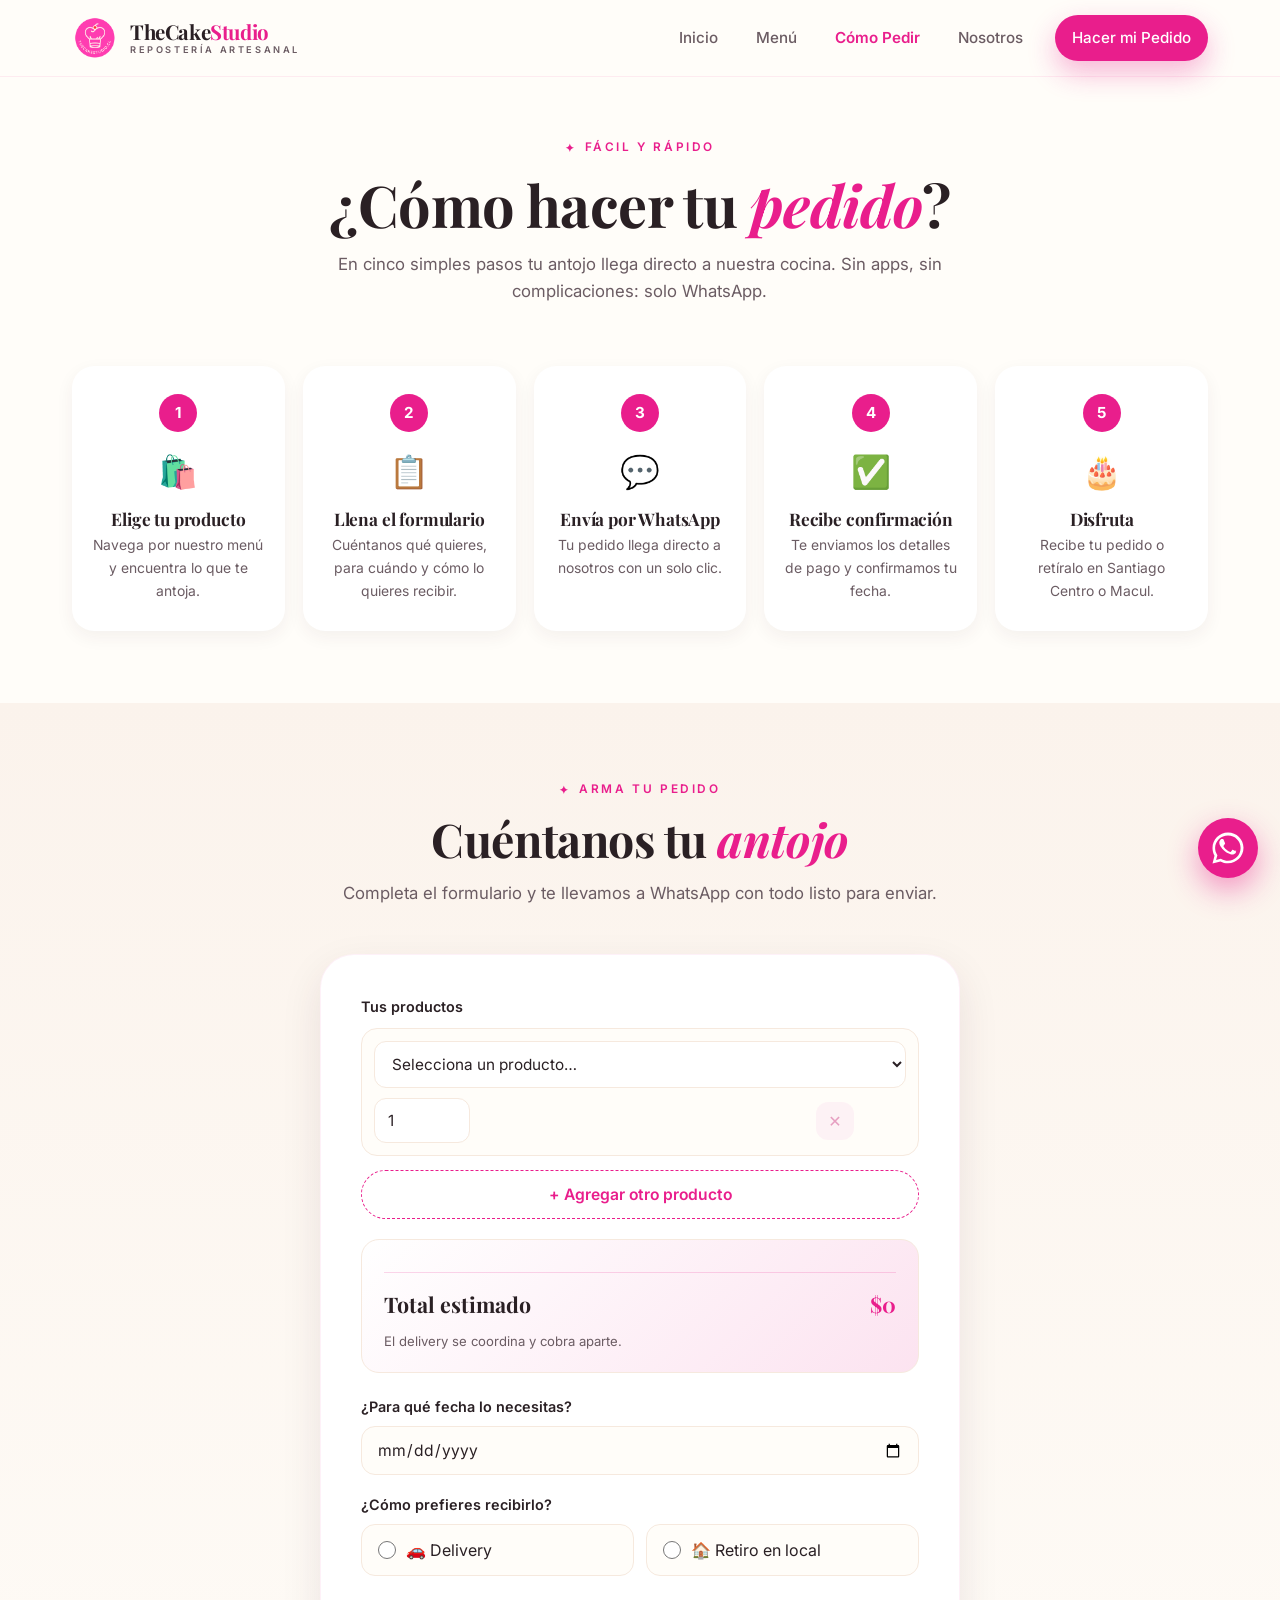
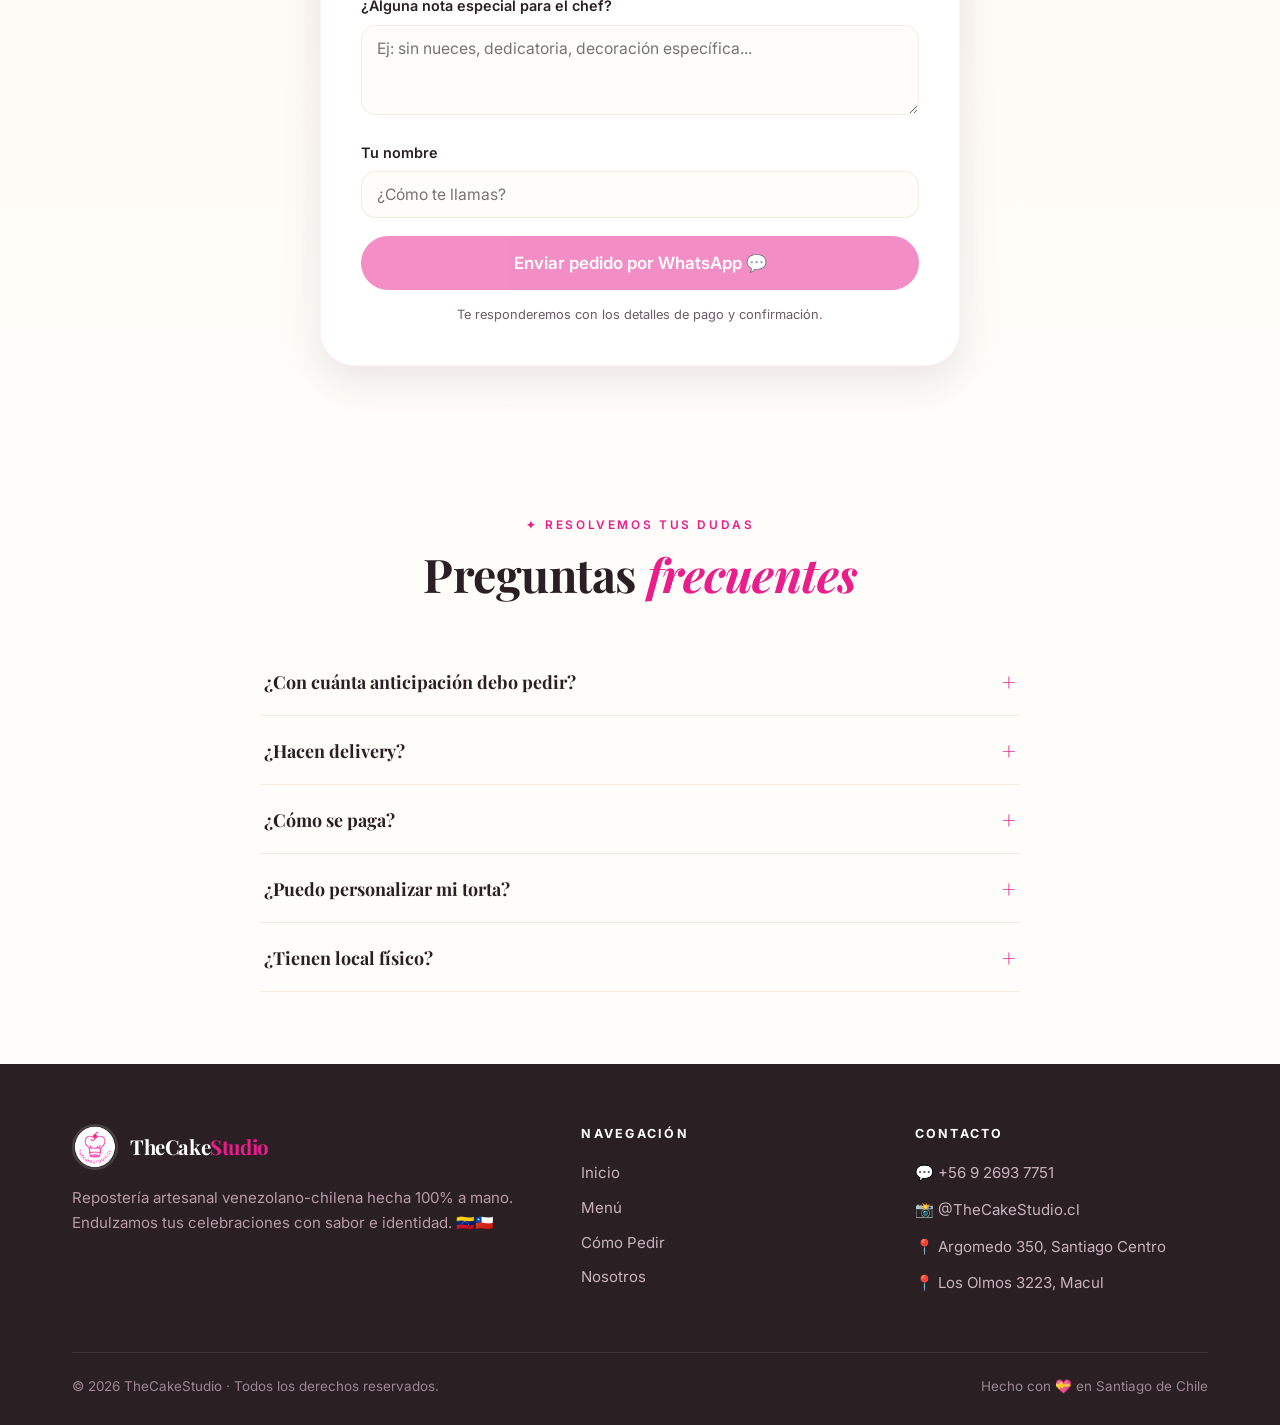
==== como-pedir.html @ 6e214ce1 "Primer commit - sitio completo" ====
<!DOCTYPE html>
<html lang="es">
<head>
<meta charset="UTF-8">
<meta name="viewport" content="width=device-width, initial-scale=1.0">
<title>Cómo Pedir · Pide por WhatsApp | TheCakeStudio Santiago</title>
<meta name="description" content="Pedir en TheCakeStudio es muy fácil: elige tu producto, llena el formulario y envía tu pedido por WhatsApp. Repostería artesanal sin premezclas en Santiago. Tortas con 72 h de anticipación.">
<meta name="keywords" content="pedir torta Santiago, repostería artesanal Santiago, tortas venezolanas Chile, postres sin premezclas Santiago, repostería a mano Macul">
<link rel="icon" href="Logo/Logo White Background.PNG">
<link rel="preconnect" href="https://fonts.googleapis.com">
<link rel="preconnect" href="https://fonts.gstatic.com" crossorigin>
<link href="https://fonts.googleapis.com/css2?family=Playfair+Display:ital,wght@0,500;0,600;0,700;0,800;1,500;1,600;1,700&family=Inter:wght@400;500;600;700&display=swap" rel="stylesheet">
<link rel="stylesheet" href="styles.css">
</head>
<body>

<!-- ============ NAVBAR ============ -->
<header class="nav">
  <div class="wrap nav-inner">
    <a class="brand" href="index.html">
      <img src="Logo/Logo Fuxia Background.PNG" alt="TheCakeStudio">
      <span class="brand-name">TheCake<span>Studio</span><small>Repostería artesanal</small></span>
    </a>
    <button class="nav-toggle" aria-label="Menú"><span></span><span></span><span></span></button>
    <nav class="nav-links">
      <a href="index.html">Inicio</a>
      <a href="menu.html">Menú</a>
      <a href="como-pedir.html" class="active">Cómo Pedir</a>
      <a href="nosotros.html">Nosotros</a>
      <span class="nav-cta"><a class="btn btn-primary" href="#pedir">Hacer mi Pedido</a></span>
    </nav>
  </div>
</header>

<!-- ============ HEAD ============ -->
<section class="page-head">
  <div class="wrap">
    <span class="eyebrow">Fácil y rápido</span>
    <h1>¿Cómo hacer tu <em>pedido</em>?</h1>
    <p>En cinco simples pasos tu antojo llega directo a nuestra cocina. Sin apps, sin complicaciones: solo WhatsApp.</p>
  </div>
</section>

<!-- ============ PASOS ============ -->
<section class="section" style="padding-top:30px">
  <div class="wrap">
    <div class="steps">
      <div class="step reveal"><div class="num">1</div><div class="ic">🛍️</div><h3>Elige tu producto</h3><p>Navega por nuestro menú y encuentra lo que te antoja.</p></div>
      <div class="step reveal"><div class="num">2</div><div class="ic">📋</div><h3>Llena el formulario</h3><p>Cuéntanos qué quieres, para cuándo y cómo lo quieres recibir.</p></div>
      <div class="step reveal"><div class="num">3</div><div class="ic">💬</div><h3>Envía por WhatsApp</h3><p>Tu pedido llega directo a nosotros con un solo clic.</p></div>
      <div class="step reveal"><div class="num">4</div><div class="ic">✅</div><h3>Recibe confirmación</h3><p>Te enviamos los detalles de pago y confirmamos tu fecha.</p></div>
      <div class="step reveal"><div class="num">5</div><div class="ic">🎂</div><h3>Disfruta</h3><p>Recibe tu pedido o retíralo en Santiago Centro o Macul.</p></div>
    </div>
  </div>
</section>

<!-- ============ FORMULARIO ============ -->
<section class="section tone-warm" id="pedir">
  <div class="wrap">
    <div class="section-head center reveal">
      <span class="eyebrow">Arma tu pedido</span>
      <h2>Cuéntanos tu <em>antojo</em></h2>
      <p>Completa el formulario y te llevamos a WhatsApp con todo listo para enviar.</p>
    </div>

    <div class="order-panel reveal">
      <form id="orderForm">
        <label style="display:block;font-weight:600;font-size:.9rem;margin-bottom:10px">Tus productos</label>
        <div class="cart-rows" id="cartRows"></div>
        <button type="button" id="addRow" class="btn btn-add">+ Agregar otro producto</button>

        <div class="cart-summary">
          <div class="cart-breakdown" id="cartBreakdown"></div>
          <div class="cart-total">Total estimado <span id="cartTotal">$0</span></div>
          <p class="cart-fine">El delivery se coordina y cobra aparte.</p>
          <p class="cart-consultar field-hidden" id="consultarNote">Precio a confirmar — te contactaremos por WhatsApp.</p>
        </div>

        <div class="field">
          <label>¿Para qué fecha lo necesitas?</label>
          <input type="date" name="fecha" required>
          <p class="lead-note field-hidden" data-lead-note>🎂 Tu pedido incluye una torta: requiere mínimo 72 horas de anticipación.</p>
          <p class="lead-error field-hidden" data-lead-error></p>
        </div>
        <div class="field">
          <label>¿Cómo prefieres recibirlo?</label>
          <div class="radios">
            <label class="radio-chip"><input type="radio" name="entrega" value="Delivery"> 🚗 Delivery</label>
            <label class="radio-chip"><input type="radio" name="entrega" value="Retiro"> 🏠 Retiro en local</label>
          </div>
        </div>
        <div class="field comuna-wrap field-hidden">
          <label>¿En qué comuna?</label>
          <input type="text" name="comuna" placeholder="Ej: Providencia, Ñuñoa...">
        </div>
        <div class="field">
          <label>¿Alguna nota especial para el chef?</label>
          <textarea name="nota" placeholder="Ej: sin nueces, dedicatoria, decoración específica..."></textarea>
        </div>
        <div class="field">
          <label>Tu nombre</label>
          <input type="text" name="nombre" placeholder="¿Cómo te llamas?" required>
        </div>
        <button type="submit" id="submitBtn" class="btn btn-primary btn-block btn-lg">Enviar pedido por WhatsApp 💬</button>
        <p class="modal-fine">Te responderemos con los detalles de pago y confirmación.</p>
      </form>
    </div>
  </div>
</section>

<!-- ============ FAQ ============ -->
<section class="section">
  <div class="wrap">
    <div class="section-head center reveal">
      <span class="eyebrow">Resolvemos tus dudas</span>
      <h2>Preguntas <em>frecuentes</em></h2>
    </div>
    <div class="faq reveal">
      <div class="faq-item">
        <button class="faq-q">¿Con cuánta anticipación debo pedir? <span class="pm">+</span></button>
        <div class="faq-a"><p><b>Tortas:</b> requieren mínimo 72 horas de anticipación para garantizar la preparación artesanal.<br><b>Postres, galletas y salados:</b> no tienen un mínimo de tiempo fijo, pero están sujetos a disponibilidad de stock. Siempre puedes consultarnos por WhatsApp.</p></div>
      </div>
      <div class="faq-item">
        <button class="faq-q">¿Hacen delivery? <span class="pm">+</span></button>
        <div class="faq-a"><p>Sí, con un costo adicional según la comuna. Escríbenos por WhatsApp para consultar disponibilidad y el valor del envío a tu sector.</p></div>
      </div>
      <div class="faq-item">
        <button class="faq-q">¿Cómo se paga? <span class="pm">+</span></button>
        <div class="faq-a"><p>Por Mercado Pago o transferencia bancaria, una vez confirmado el pedido. Te enviamos los datos al coordinar por WhatsApp.</p></div>
      </div>
      <div class="faq-item">
        <button class="faq-q">¿Puedo personalizar mi torta? <span class="pm">+</span></button>
        <div class="faq-a"><p>¡Por supuesto! Contáctanos por WhatsApp y coordinamos sabores, tamaño, relleno y decoración a tu gusto.</p></div>
      </div>
      <div class="faq-item">
        <button class="faq-q">¿Tienen local físico? <span class="pm">+</span></button>
        <div class="faq-a"><p>Somos una home bakery. Puedes retirar tu pedido coordinando previamente en Santiago Centro o Macul, o pedir delivery a tu comuna.</p></div>
      </div>
    </div>
  </div>
</section>

<!-- ============ FOOTER ============ -->
<footer class="footer">
  <div class="wrap">
    <div class="footer-grid">
      <div>
        <a class="brand" href="index.html">
          <img src="Logo/Logo White Background.PNG" alt="TheCakeStudio">
          <span class="brand-name">TheCake<span style="color:var(--fuchsia)">Studio</span></span>
        </a>
        <p class="tag">Repostería artesanal venezolano-chilena hecha 100% a mano. Endulzamos tus celebraciones con sabor e identidad. 🇻🇪🇨🇱</p>
      </div>
      <div>
        <h4>Navegación</h4>
        <ul>
          <li><a href="index.html">Inicio</a></li>
          <li><a href="menu.html">Menú</a></li>
          <li><a href="como-pedir.html">Cómo Pedir</a></li>
          <li><a href="nosotros.html">Nosotros</a></li>
        </ul>
      </div>
      <div>
        <h4>Contacto</h4>
        <div class="contact">
          <a href="https://wa.me/56926937751" target="_blank">💬 +56 9 2693 7751</a>
          <a href="https://instagram.com/TheCakeStudio.cl" target="_blank">📸 @TheCakeStudio.cl</a>
          <div>📍 Argomedo 350, Santiago Centro</div>
          <div>📍 Los Olmos 3223, Macul</div>
        </div>
      </div>
    </div>
    <div class="footer-bottom">
      <span>© 2026 TheCakeStudio · Todos los derechos reservados.</span>
      <span>Hecho con 💝 en Santiago de Chile</span>
    </div>
  </div>
</footer>

<!-- ============ WHATSAPP FLOTANTE ============ -->
<a class="wa-float" href="https://wa.me/message/6TMTI4ZZF26OK1" target="_blank" aria-label="Escríbenos por WhatsApp">
  <svg viewBox="0 0 32 32" fill="currentColor"><path d="M16 .5C7.4.5.5 7.4.5 16c0 2.8.7 5.4 2 7.7L.5 31.5l8-2.1c2.2 1.2 4.8 1.9 7.5 1.9 8.6 0 15.5-6.9 15.5-15.5S24.6.5 16 .5zm0 28.3c-2.4 0-4.7-.6-6.7-1.8l-.5-.3-4.7 1.2 1.3-4.6-.3-.5c-1.3-2.1-2-4.5-2-7C3.4 9 8.9 3.5 16 3.5S28.6 9 28.6 16 23 28.8 16 28.8zm8.3-9.4c-.5-.2-2.7-1.3-3.1-1.5-.4-.2-.7-.2-1 .2-.3.5-1.1 1.5-1.4 1.7-.2.3-.5.3-.9.1-.5-.2-2-.7-3.7-2.3-1.4-1.2-2.3-2.7-2.6-3.2-.3-.5 0-.7.2-1 .2-.2.5-.5.7-.8.2-.3.3-.5.5-.8.1-.3.1-.6 0-.8-.1-.2-1-2.4-1.4-3.3-.4-.9-.7-.7-1-.8h-.8c-.3 0-.7.1-1.1.5-.4.5-1.4 1.4-1.4 3.4s1.5 4 1.7 4.2c.2.3 2.9 4.5 7.1 6.3 1 .4 1.8.7 2.4.9 1 .3 1.9.3 2.6.2.8-.1 2.5-1 2.8-2 .3-1 .3-1.8.2-2-.1-.2-.4-.3-.9-.5z"/></svg>
</a>

<script src="script.js"></script>
</body>
</html>
---- styles.css ----
/* ============================================================
   THE CAKE STUDIO — Shared Stylesheet
   Palette: cream #FFFDF9 · fuchsia #E91E8C
   Fonts: Playfair Display (titles) · Inter (body)
   Mobile-first, responsive
   ============================================================ */

/* ---------- Tokens ---------- */
:root {
  --cream: #FFFDF9;
  --cream-2: #FBF3EC;
  --cream-3: #F6E9DE;
  --fuchsia: #E91E8C;
  --fuchsia-dark: #C2156F;
  --fuchsia-soft: #FCE3F0;
  --ink: #2A2024;
  --ink-soft: #6B5C63;
  --gold: #E8A13B;
  --white: #ffffff;
  --shadow-sm: 0 6px 18px rgba(73, 30, 52, 0.06);
  --shadow-md: 0 16px 40px rgba(73, 30, 52, 0.10);
  --shadow-lg: 0 28px 70px rgba(73, 30, 52, 0.16);
  --radius-sm: 14px;
  --radius: 22px;
  --radius-lg: 34px;
  --maxw: 1180px;
  --ease: cubic-bezier(0.22, 1, 0.36, 1);
}

/* ---------- Reset ---------- */
*, *::before, *::after { box-sizing: border-box; }
* { margin: 0; padding: 0; }
html { scroll-behavior: smooth; -webkit-text-size-adjust: 100%; }
body {
  font-family: 'Inter', system-ui, sans-serif;
  background: var(--cream);
  color: var(--ink);
  line-height: 1.65;
  font-size: 16px;
  overflow-x: hidden;
  -webkit-font-smoothing: antialiased;
}
img { max-width: 100%; display: block; }
a { color: inherit; text-decoration: none; }
ul { list-style: none; }
button { font-family: inherit; cursor: pointer; border: none; background: none; }

h1, h2, h3, .serif {
  font-family: 'Playfair Display', Georgia, serif;
  font-weight: 700;
  line-height: 1.12;
  letter-spacing: -0.01em;
  color: var(--ink);
}

.wrap { width: 100%; max-width: var(--maxw); margin-inline: auto; padding-inline: 22px; }
.section { padding: 72px 0; }
.center { text-align: center; }

/* superscript section eyebrow (Ovenly style) */
.eyebrow {
  display: inline-flex;
  align-items: center;
  gap: 8px;
  font-family: 'Inter', sans-serif;
  font-size: 0.74rem;
  font-weight: 600;
  letter-spacing: 0.22em;
  text-transform: uppercase;
  color: var(--fuchsia);
  margin-bottom: 14px;
}
.eyebrow::before { content: "✦"; font-size: 0.7rem; }

.section-head { max-width: 640px; margin: 0 auto 46px; }
.section-head h2 { font-size: clamp(1.9rem, 5vw, 2.9rem); }
.section-head h2 em { font-style: italic; color: var(--fuchsia); }
.section-head p { color: var(--ink-soft); margin-top: 14px; font-size: 1.05rem; }

/* ---------- Buttons ---------- */
.btn {
  display: inline-flex;
  align-items: center;
  justify-content: center;
  gap: 9px;
  font-weight: 600;
  font-size: 0.98rem;
  padding: 14px 28px;
  border-radius: 999px;
  transition: transform .25s var(--ease), box-shadow .25s var(--ease), background .25s;
  white-space: nowrap;
}
.btn-primary {
  background: var(--fuchsia);
  color: #fff;
  box-shadow: 0 12px 28px rgba(233, 30, 140, 0.32);
}
.btn-primary:hover { background: var(--fuchsia-dark); transform: translateY(-3px); box-shadow: 0 18px 36px rgba(233, 30, 140, 0.40); }
.btn-ghost {
  background: var(--white);
  color: var(--ink);
  border: 1.5px solid var(--cream-3);
  box-shadow: var(--shadow-sm);
}
.btn-ghost:hover { border-color: var(--fuchsia); color: var(--fuchsia); transform: translateY(-3px); }
.btn-lg { padding: 17px 38px; font-size: 1.06rem; }
.btn-block { width: 100%; }

/* ============================================================
   NAVBAR
   ============================================================ */
.nav {
  position: sticky; top: 0; z-index: 100;
  background: rgba(255, 253, 249, 0.82);
  backdrop-filter: blur(14px);
  -webkit-backdrop-filter: blur(14px);
  border-bottom: 1px solid rgba(233, 30, 140, 0.08);
}
.nav-inner {
  display: flex; align-items: center; justify-content: space-between;
  height: 76px;
}
.brand { display: flex; align-items: center; gap: 12px; }
.brand img { width: 46px; height: 46px; border-radius: 50%; }
.brand-name {
  font-family: 'Playfair Display', serif;
  font-weight: 700; font-size: 1.28rem; letter-spacing: -0.02em;
  line-height: 1;
}
.brand-name span { color: var(--fuchsia); }
.brand-name small { display: block; font-family:'Inter',sans-serif; font-size: .58rem; font-weight:600; letter-spacing:.28em; color: var(--ink-soft); text-transform: uppercase; margin-top: 3px; }

.nav-links { display: flex; align-items: center; gap: 6px; }
.nav-links a {
  font-size: 0.95rem; font-weight: 500; color: var(--ink-soft);
  padding: 9px 16px; border-radius: 999px; transition: color .2s, background .2s;
}
.nav-links a:hover { color: var(--fuchsia); background: var(--fuchsia-soft); }
.nav-links a.active { color: var(--fuchsia); font-weight: 600; }
.nav-cta { margin-left: 10px; }
/* White text normally; on hover flip to white bg + fuchsia text/border (no layout shift). */
.nav-cta .btn-primary { color: #fff; border: 1.6px solid transparent; }
.nav-cta .btn-primary:hover {
  background: #fff; color: var(--fuchsia); border-color: var(--fuchsia);
  box-shadow: 0 12px 28px rgba(233, 30, 140, 0.18);
}

.nav-toggle { display: none; flex-direction: column; gap: 5px; padding: 8px; }
.nav-toggle span { width: 24px; height: 2.4px; background: var(--ink); border-radius: 2px; transition: .3s; }

@media (max-width: 860px) {
  .nav-toggle { display: flex; }
  .nav-links {
    position: fixed; inset: 76px 0 auto 0;
    flex-direction: column; align-items: stretch; gap: 4px;
    background: var(--cream); padding: 18px 22px 28px;
    border-bottom: 1px solid var(--cream-3);
    box-shadow: var(--shadow-md);
    transform: translateY(-130%); transition: transform .35s var(--ease);
    z-index: 99;
  }
  .nav-links.open { transform: translateY(0); }
  .nav-links a { padding: 13px 16px; font-size: 1.05rem; }
  .nav-cta { margin: 8px 0 0; }
  .nav-cta .btn { width: 100%; }
  .nav.open .nav-toggle span:nth-child(1){ transform: translateY(7.4px) rotate(45deg); }
  .nav.open .nav-toggle span:nth-child(2){ opacity: 0; }
  .nav.open .nav-toggle span:nth-child(3){ transform: translateY(-7.4px) rotate(-45deg); }
}

/* ============================================================
   HERO (CakePop energy + Ovenly elegance)
   ============================================================ */
.hero { position: relative; padding: 56px 0 84px; overflow: hidden; }
.hero-blob {
  position: absolute; z-index: 0; border-radius: 50%;
  filter: blur(2px); opacity: .5;
}
.hero-blob.b1 { width: 460px; height: 460px; background: radial-gradient(circle, var(--fuchsia-soft), transparent 70%); top: -120px; right: -120px; }
.hero-blob.b2 { width: 380px; height: 380px; background: radial-gradient(circle, #FCEFD7, transparent 70%); bottom: -140px; left: -120px; }

.hero-grid {
  position: relative; z-index: 1;
  display: grid; grid-template-columns: 1.05fr 0.95fr;
  gap: 48px; align-items: center;
}
.hero-copy .eyebrow { margin-bottom: 18px; }
.hero h1 {
  font-size: clamp(2.5rem, 6.4vw, 4.4rem);
  line-height: 1.04;
}
.hero h1 em { font-style: italic; color: var(--fuchsia); }
.hero-copy p.lead {
  margin: 22px 0 32px; font-size: 1.14rem; color: var(--ink-soft); max-width: 30em;
}
.hero-actions { display: flex; gap: 14px; flex-wrap: wrap; }
.hero-trust { display: flex; gap: 26px; margin-top: 34px; flex-wrap: wrap; }
.hero-trust div { line-height: 1.1; }
.hero-trust strong { font-family:'Playfair Display',serif; font-size: 1.6rem; color: var(--fuchsia); display:block; }
.hero-trust span { font-size: .82rem; color: var(--ink-soft); }

/* hero collage */
.hero-art { position: relative; min-height: 440px; }
.hero-art .disc {
  position: absolute; top: 50%; left: 50%; transform: translate(-50%,-50%);
  width: 86%; aspect-ratio: 1; border-radius: 50%;
  background: linear-gradient(150deg, var(--fuchsia), #ff63b0);
  box-shadow: var(--shadow-lg);
}
.hero-art .main-cake {
  position: relative; z-index: 2;
  width: 84%; aspect-ratio: 1; margin: 0 auto;
  border-radius: 50%; object-fit: cover;
  border: 10px solid #fff; box-shadow: var(--shadow-lg);
}
.float-card {
  position: absolute; z-index: 3;
  background: #fff; border-radius: 18px; padding: 9px;
  box-shadow: var(--shadow-md);
  display: flex; align-items: center; gap: 9px;
  animation: floaty 5s ease-in-out infinite;
}
.float-card img { width: 52px; height: 52px; border-radius: 12px; object-fit: cover; }
.float-card b { font-size: .82rem; }
.float-card small { display:block; color: var(--fuchsia); font-size: .72rem; font-weight:600; }
.float-card.fc1 { top: 6%; left: -6%; animation-delay: 0s; }
.float-card.fc2 { bottom: 10%; right: -8%; animation-delay: 1.2s; }
.float-card.fc3 { bottom: -2%; left: 6%; animation-delay: 2.4s; }
@keyframes floaty { 0%,100%{ transform: translateY(0);} 50%{ transform: translateY(-12px);} }

@media (max-width: 860px) {
  .hero-grid { grid-template-columns: 1fr; gap: 36px; }
  .hero-art { order: -1; min-height: 340px; max-width: 420px; margin-inline: auto; width: 100%; }
  .hero-actions .btn { flex: 1; }
}

/* ============================================================
   STAR PICKS (Imperdibles)
   ============================================================ */
.stars-grid { display: grid; grid-template-columns: repeat(3,1fr); gap: 28px; }
.star-card {
  background: #fff; border-radius: var(--radius-lg); overflow: hidden;
  box-shadow: var(--shadow-sm); transition: transform .3s var(--ease), box-shadow .3s;
  display: flex; flex-direction: column; position: relative;
}
.star-card:hover { transform: translateY(-8px); box-shadow: var(--shadow-md); }
.star-media { position: relative; aspect-ratio: 4/3.4; overflow: hidden; }
.star-media img { width: 100%; height: 100%; object-fit: cover; transition: transform .6s var(--ease); }
.star-card:hover .star-media img { transform: scale(1.06); }
.badge-star {
  position: absolute; top: 14px; left: 14px; z-index: 2;
  background: rgba(255,255,255,.94); color: var(--fuchsia);
  font-size: .76rem; font-weight: 700; padding: 6px 13px; border-radius: 999px;
  box-shadow: var(--shadow-sm); letter-spacing: .02em;
}
.badge-flag {
  position: absolute; top: 14px; right: 14px; z-index: 2;
  background: rgba(42,32,36,.72); color: #fff; backdrop-filter: blur(4px);
  font-size: .74rem; font-weight: 600; padding: 5px 12px; border-radius: 999px;
}
.star-body { padding: 22px 22px 24px; display: flex; flex-direction: column; flex: 1; }
.star-body h3 { font-size: 1.4rem; }
.star-body p { color: var(--ink-soft); font-size: .95rem; margin: 8px 0 18px; flex: 1; }
.star-foot { display: flex; align-items: center; justify-content: space-between; gap: 12px; }
.price { font-family:'Playfair Display',serif; font-weight:700; font-size: 1.2rem; color: var(--fuchsia); }

@media (max-width: 860px) { .stars-grid { grid-template-columns: 1fr; max-width: 440px; margin-inline: auto; } }

/* ============================================================
   CATEGORIES (Lo que hacemos)
   ============================================================ */
.cats-grid {
  display: grid; grid-template-columns: repeat(4,1fr); gap: 18px;
}
.cat-tile {
  position: relative; border-radius: var(--radius); overflow: hidden;
  aspect-ratio: 1; box-shadow: var(--shadow-sm);
  transition: transform .3s var(--ease);
  display: block;
}
.cat-tile:hover { transform: translateY(-6px); }
.cat-tile img { width:100%; height:100%; object-fit: cover; transition: transform .6s var(--ease); }
.cat-tile:hover img { transform: scale(1.08); }
.cat-tile::after {
  content:""; position:absolute; inset:0;
  background: linear-gradient(to top, rgba(42,32,36,.78), rgba(42,32,36,.05) 55%);
}
.cat-tile span {
  position: absolute; left: 16px; bottom: 14px; z-index: 2;
  color: #fff; font-family:'Playfair Display',serif; font-weight: 700; font-size: 1.18rem;
}
.cat-tile .arrow { position:absolute; right:14px; bottom:16px; z-index:2; color:#fff; opacity:.85; }
@media (max-width: 860px) { .cats-grid { grid-template-columns: repeat(2,1fr); } }

/* ============================================================
   VALUES
   ============================================================ */
.values-grid { display: grid; grid-template-columns: repeat(4,1fr); gap: 22px; }
.value-card {
  background: #fff; border-radius: var(--radius); padding: 30px 24px;
  box-shadow: var(--shadow-sm); border: 1px solid rgba(233,30,140,.05);
  transition: transform .3s var(--ease);
}
.value-card:hover { transform: translateY(-6px); box-shadow: var(--shadow-md); }
.value-ic {
  width: 58px; height: 58px; border-radius: 18px; display:grid; place-items:center;
  font-size: 1.6rem; background: var(--fuchsia-soft); margin-bottom: 16px;
}
.value-card h3 { font-size: 1.16rem; margin-bottom: 8px; }
.value-card p { color: var(--ink-soft); font-size: .92rem; }
@media (max-width: 860px) { .values-grid { grid-template-columns: 1fr 1fr; gap: 16px; } }
@media (max-width: 480px) { .values-grid { grid-template-columns: 1fr; } }

/* ============================================================
   TESTIMONIALS
   ============================================================ */
.tone-warm { background: linear-gradient(180deg, var(--cream-2), var(--cream)); }
.reviews {
  display: grid; grid-template-columns: repeat(4,1fr); gap: 20px;
}
.review {
  background: #fff; border-radius: var(--radius); padding: 24px 22px;
  box-shadow: var(--shadow-sm); display:flex; flex-direction:column; gap: 12px;
  break-inside: avoid;
}
.review .stars-row { color: var(--gold); font-size: .9rem; letter-spacing: 2px; }
.review p { font-size: .94rem; color: var(--ink); }
.review .who { display:flex; align-items:center; gap:11px; margin-top: auto; }
.avatar {
  width: 40px; height: 40px; border-radius: 50%; display:grid; place-items:center;
  font-weight: 700; color:#fff; font-size: .95rem; flex: none;
}
.review .who b { font-size: .92rem; }
.review .who small { display:block; color: var(--ink-soft); font-size: .78rem; }
@media (max-width: 980px){ .reviews { grid-template-columns: 1fr 1fr; } }
@media (max-width: 560px){ .reviews { grid-template-columns: 1fr; } }

/* ============================================================
   CTA BANNER
   ============================================================ */
.cta-band {
  position: relative; overflow: hidden;
  background: linear-gradient(135deg, var(--fuchsia), #ff5fa9);
  border-radius: var(--radius-lg); padding: 64px 40px; text-align: center;
  box-shadow: var(--shadow-lg);
}
.cta-band::before, .cta-band::after {
  content:""; position:absolute; border-radius:50%; background: rgba(255,255,255,.10);
}
.cta-band::before { width: 240px; height:240px; top:-80px; left:-60px; }
.cta-band::after { width: 300px; height:300px; bottom:-120px; right:-80px; }
.cta-band h2 { color:#fff; font-size: clamp(1.9rem,5vw,3rem); position:relative; }
.cta-band p { color: rgba(255,255,255,.92); margin: 14px auto 28px; max-width: 34em; position:relative; }
.cta-band .btn { position: relative; }
.cta-band .btn-primary { background:#fff; color: var(--fuchsia); box-shadow: 0 14px 34px rgba(0,0,0,.18); }
.cta-band .btn-primary:hover { background: var(--ink); color:#fff; }

/* ============================================================
   FOOTER
   ============================================================ */
.footer { background: var(--ink); color: #E8D9DF; padding: 60px 0 28px; }
.footer-grid { display: grid; grid-template-columns: 1.6fr 1fr 1fr; gap: 40px; }
.footer .brand-name { color:#fff; }
.footer .brand img { border: 2px solid rgba(255,255,255,.15); }
.footer p.tag { color:#B89AA6; margin-top: 16px; max-width: 30em; font-size: .94rem; }
.footer h4 { font-family:'Inter',sans-serif; font-size: .78rem; letter-spacing:.18em; text-transform:uppercase; color:#fff; margin-bottom: 16px; }
.footer ul li { margin-bottom: 10px; }
.footer ul a, .footer .contact a, .footer .contact div { color:#C9B2BC; font-size: .94rem; transition: color .2s; display:flex; gap:9px; align-items:flex-start; }
.footer ul a:hover, .footer .contact a:hover { color: var(--fuchsia); }
.footer .contact > * { margin-bottom: 12px; }
.footer-bottom {
  border-top: 1px solid rgba(255,255,255,.10); margin-top: 44px; padding-top: 22px;
  display:flex; justify-content: space-between; gap: 12px; flex-wrap: wrap;
  font-size: .84rem; color:#9C8590;
}
@media (max-width: 760px){ .footer-grid { grid-template-columns: 1fr; gap: 30px; } }

/* ============================================================
   FLOATING WHATSAPP
   ============================================================ */
.wa-float {
  position: fixed; right: 22px; bottom: 22px; z-index: 200;
  width: 60px; height: 60px; border-radius: 50%;
  background: var(--fuchsia); color:#fff; display:grid; place-items:center;
  box-shadow: 0 12px 30px rgba(233,30,140,.45);
  transition: transform .25s var(--ease), box-shadow .25s;
  animation: waPulse 2.6s infinite;
}
.wa-float:hover { transform: scale(1.08); box-shadow: 0 16px 38px rgba(233,30,140,.55); }
.wa-float svg { width: 32px; height: 32px; }
@keyframes waPulse {
  0% { box-shadow: 0 12px 30px rgba(233,30,140,.45), 0 0 0 0 rgba(233,30,140,.45); }
  70% { box-shadow: 0 12px 30px rgba(233,30,140,.45), 0 0 0 16px rgba(233,30,140,0); }
  100% { box-shadow: 0 12px 30px rgba(233,30,140,.45), 0 0 0 0 rgba(233,30,140,0); }
}

/* ============================================================
   MENU PAGE
   ============================================================ */
.page-head { padding: 56px 0 30px; text-align: center; }
.page-head .eyebrow { margin-bottom: 14px; }
.page-head h1 { font-size: clamp(2.2rem,6vw,3.6rem); }
.page-head h1 em { font-style: italic; color: var(--fuchsia); }
.page-head p { color: var(--ink-soft); max-width: 38em; margin: 14px auto 0; font-size: 1.05rem; }

.cat-block { margin-top: 26px; scroll-margin-top: 92px; }
[id] { scroll-margin-top: 92px; }
.cat-title {
  display:flex; align-items:center; gap: 14px; margin-bottom: 26px;
}
.cat-title h2 { font-size: 1.8rem; white-space: nowrap; }
.cat-title .em { font-size: 1.7rem; }
.cat-title::after { content:""; height:1px; flex:1; background: var(--cream-3); }

.menu-grid { display: grid; grid-template-columns: repeat(3,1fr); gap: 26px; }
.prod {
  background:#fff; border-radius: var(--radius); overflow:hidden;
  box-shadow: var(--shadow-sm); display:flex; flex-direction:column;
  transition: transform .3s var(--ease), box-shadow .3s; position: relative;
}
.prod:hover { transform: translateY(-7px); box-shadow: var(--shadow-md); }
.prod-media { aspect-ratio: 1; overflow:hidden; position:relative; }
.prod-media img { width:100%; height:100%; object-fit: cover; transition: transform .6s var(--ease); }
.prod:hover .prod-media img { transform: scale(1.07); }
.prod-body { padding: 20px 20px 22px; display:flex; flex-direction:column; flex:1; }
.prod-head { display:flex; justify-content:space-between; align-items:baseline; gap:12px; }
.prod-head h3 { font-size: 1.18rem; line-height:1.2; }
.prod .meta { font-size:.8rem; color: var(--fuchsia); font-weight:600; margin: 4px 0 0; }
.prod .desc { color: var(--ink-soft); font-size: .9rem; margin: 10px 0 18px; flex:1; }
.prod .price { font-size: 1.12rem; }
.prod .prod-foot { margin-top: 6px; }
@media (max-width: 920px){ .menu-grid { grid-template-columns: 1fr 1fr; } }
@media (max-width: 600px){ .menu-grid { grid-template-columns: 1fr; max-width:420px; margin-inline:auto; } }

.menu-note {
  margin-top: 50px; text-align:center; background: var(--fuchsia-soft);
  border-radius: var(--radius); padding: 26px; color: var(--fuchsia-dark); font-weight: 500;
}

/* ============================================================
   STEPS (Cómo pedir)
   ============================================================ */
.steps { display: grid; grid-template-columns: repeat(5,1fr); gap: 18px; position: relative; }
.step {
  background:#fff; border-radius: var(--radius); padding: 28px 20px; text-align:center;
  box-shadow: var(--shadow-sm); position: relative; transition: transform .3s var(--ease);
}
.step:hover { transform: translateY(-6px); }
.step .num {
  width: 38px; height: 38px; border-radius: 50%; background: var(--fuchsia); color:#fff;
  display:grid; place-items:center; font-weight:700; margin: 0 auto 14px; font-size: .95rem;
}
.step .ic { font-size: 2rem; margin-bottom: 10px; }
.step h3 { font-size: 1.08rem; margin-bottom: 6px; }
.step p { font-size: .87rem; color: var(--ink-soft); }
@media (max-width: 920px){ .steps { grid-template-columns: 1fr 1fr; } }
@media (max-width: 480px){ .steps { grid-template-columns: 1fr; } }

/* inline order form (como-pedir) */
.order-panel {
  background:#fff; border-radius: var(--radius-lg); padding: 40px; box-shadow: var(--shadow-md);
  max-width: 640px; margin: 0 auto; border: 1px solid rgba(233,30,140,.06);
}
.order-panel h2 { font-size: 1.7rem; margin-bottom: 6px; }
.order-panel > p.sub { color: var(--ink-soft); margin-bottom: 26px; }

/* ---------- Form fields ---------- */
.field { margin-bottom: 18px; }
.field > label { display:block; font-weight: 600; font-size: .9rem; margin-bottom: 7px; }
.field input[type=text], .field input[type=number], .field input[type=date], .field select, .field textarea {
  width: 100%; font-family:'Inter',sans-serif; font-size: .98rem; color: var(--ink);
  padding: 13px 15px; border: 1.6px solid var(--cream-3); border-radius: 14px;
  background: var(--cream); transition: border .2s, box-shadow .2s;
}
.field input:focus, .field select:focus, .field textarea:focus {
  outline: none; border-color: var(--fuchsia); box-shadow: 0 0 0 4px var(--fuchsia-soft); background:#fff;
}
.field textarea { resize: vertical; min-height: 90px; }
.field input[readonly] { background: var(--fuchsia-soft); border-color: transparent; font-weight: 600; color: var(--fuchsia-dark); }
.lead-note { font-size: .82rem; color: var(--fuchsia-dark); font-weight: 500; margin-top: 8px; }
.lead-error { font-size: .85rem; color: #D8143C; font-weight: 600; margin-top: 8px; }
.input-error { border-color: #D8143C !important; color: #D8143C; box-shadow: 0 0 0 4px rgba(216,20,60,.12) !important; }

/* ---------- Multi-product cart ---------- */
.cart-rows { margin-bottom: 8px; }
.cart-row {
  background: var(--cream); border: 1.5px solid var(--cream-3); border-radius: 16px;
  padding: 12px; margin-bottom: 12px;
  display: grid; grid-template-columns: 96px 1fr 40px; gap: 10px 12px; align-items: center;
}
.cart-row .row-product { grid-column: 1 / -1; }
.cart-row select, .cart-row input {
  width: 100%; font-family: 'Inter', sans-serif; font-size: .96rem; color: var(--ink);
  padding: 12px 13px; border: 1.6px solid var(--cream-3); border-radius: 12px; background: #fff;
}
.cart-row select:focus, .cart-row input:focus { outline: none; border-color: var(--fuchsia); box-shadow: 0 0 0 4px var(--fuchsia-soft); }
.cart-row .row-subtotal { text-align: right; font-weight: 700; color: var(--fuchsia); white-space: nowrap; }
.cart-row .row-subtotal small { display: block; font-weight: 600; color: var(--fuchsia-dark); font-size: .72rem; }
.row-remove {
  width: 38px; height: 38px; border-radius: 12px; justify-self: end;
  background: var(--fuchsia-soft); color: var(--fuchsia-dark); font-size: 1rem; font-weight: 700;
  display: grid; place-items: center; transition: background .2s, color .2s;
}
.row-remove:hover { background: var(--fuchsia); color: #fff; }
.row-remove[disabled] { opacity: .4; cursor: not-allowed; }

.btn-add {
  width: 100%; margin: 2px 0 20px; border-style: dashed; border-width: 1.6px;
  border-color: var(--fuchsia); color: var(--fuchsia); background: #fff;
}
.btn-add:hover { background: var(--fuchsia-soft); }

.cart-summary {
  background: linear-gradient(135deg, #fff, var(--fuchsia-soft));
  border: 1.5px solid var(--cream-3); border-radius: 18px; padding: 20px 22px; margin-bottom: 22px;
}
.cart-breakdown:empty { display: none; }
.cart-breakdown .bd-row { display: flex; justify-content: space-between; gap: 12px; font-size: .92rem; color: var(--ink); padding: 5px 0; }
.cart-breakdown .bd-row span:last-child { font-weight: 600; white-space: nowrap; }
.cart-total {
  display: flex; justify-content: space-between; align-items: baseline; gap: 12px;
  font-family: 'Playfair Display', serif; font-weight: 700; font-size: 1.34rem;
  border-top: 1.5px solid rgba(233,30,140,.18); margin-top: 12px; padding-top: 14px;
}
.cart-total span { color: var(--fuchsia); }
.cart-fine { font-size: .82rem; color: var(--ink-soft); margin-top: 8px; }
.cart-consultar { font-size: .85rem; color: var(--fuchsia-dark); font-weight: 600; margin-top: 6px; }

.btn[disabled], .btn.is-disabled {
  opacity: .5; cursor: not-allowed; box-shadow: none !important; transform: none !important;
  pointer-events: none;
}
@media (max-width: 420px) {
  .cart-row { grid-template-columns: 1fr 40px; }
  .cart-row .row-qty { grid-column: 1 / 2; }
  .cart-row .row-subtotal { grid-column: 1 / -1; text-align: left; }
}
.radios { display:flex; gap: 12px; flex-wrap: wrap; }
.radio-chip {
  flex:1; min-width: 140px; display:flex; align-items:center; gap:10px;
  border: 1.6px solid var(--cream-3); border-radius: 14px; padding: 12px 16px; cursor:pointer;
  transition: .2s; background: var(--cream);
}
.radio-chip:hover { border-color: var(--fuchsia); }
.radio-chip input { accent-color: var(--fuchsia); width: 18px; height: 18px; }
.radio-chip.sel { border-color: var(--fuchsia); background: var(--fuchsia-soft); }
.field-hidden { display: none; }

/* ============================================================
   FAQ ACCORDION
   ============================================================ */
.faq { max-width: 760px; margin: 0 auto; }
.faq-item { border-bottom: 1px solid var(--cream-3); }
.faq-q {
  width:100%; text-align:left; display:flex; justify-content:space-between; align-items:center; gap: 16px;
  padding: 22px 4px; font-family:'Playfair Display',serif; font-weight:700; font-size: 1.12rem; color: var(--ink);
}
.faq-q .pm { color: var(--fuchsia); font-size: 1.5rem; transition: transform .3s var(--ease); flex:none; line-height:1; }
.faq-item.open .faq-q .pm { transform: rotate(45deg); }
.faq-a { max-height: 0; overflow: hidden; transition: max-height .4s var(--ease); }
.faq-a p { color: var(--ink-soft); padding: 0 4px 22px; font-size: .98rem; }

/* ============================================================
   NOSOTROS
   ============================================================ */
.about-hero {
  display:grid; grid-template-columns: 1fr 1fr; gap: 50px; align-items:center;
  padding: 60px 0;
}
.about-hero .photo {
  position: relative; border-radius: var(--radius-lg); overflow:hidden;
  box-shadow: var(--shadow-lg); aspect-ratio: 4/4.6;
}
.about-hero .photo img { width:100%; height:100%; object-fit: cover; }
.about-hero .photo .tag-flag {
  position:absolute; bottom:18px; left:18px; background: rgba(255,255,255,.95);
  padding: 10px 18px; border-radius: 999px; font-weight:600; box-shadow: var(--shadow-sm); font-size: .9rem;
}
.about-hero h1 { font-size: clamp(2rem,5vw,3.2rem); }
.about-hero h1 em { font-style: italic; color: var(--fuchsia); }
.about-hero .body { color: var(--ink-soft); font-size: 1.05rem; margin-top: 20px; }
.about-hero .body p { margin-bottom: 14px; }
@media (max-width: 860px){ .about-hero { grid-template-columns: 1fr; gap: 32px; } .about-hero .photo{ max-width: 440px; margin-inline:auto; } }

.spec-grid { display:grid; grid-template-columns: repeat(4,1fr); gap: 20px; }
.spec {
  background:#fff; border-radius: var(--radius); padding: 30px 22px; text-align:center;
  box-shadow: var(--shadow-sm); transition: transform .3s var(--ease);
}
.spec:hover { transform: translateY(-6px); box-shadow: var(--shadow-md); }
.spec .ic { font-size: 2.2rem; margin-bottom: 12px; }
.spec h3 { font-size: 1.1rem; }
@media (max-width: 860px){ .spec-grid { grid-template-columns: 1fr 1fr; } }

.identity {
  background: linear-gradient(135deg, #fff, var(--fuchsia-soft));
  border-radius: var(--radius-lg); padding: 50px; box-shadow: var(--shadow-sm);
  display:grid; grid-template-columns: 1fr 1fr; gap: 40px; align-items:center;
}
.identity h2 { font-size: clamp(1.8rem,4vw,2.6rem); }
.identity h2 em { font-style: italic; color: var(--fuchsia); }
.identity p { color: var(--ink-soft); margin-top: 16px; }
.identity .ve-list { display:flex; flex-wrap: wrap; gap: 10px; margin-top: 22px; }
.identity .ve-list span,
.identity .ve-list a {
  background:#fff; padding: 8px 16px; border-radius: 999px; font-weight:600; font-size:.88rem;
  box-shadow: var(--shadow-sm); color: var(--fuchsia-dark);
  transition: transform .2s var(--ease), box-shadow .2s, background .2s;
}
.identity .ve-list a:hover { background: var(--fuchsia); color:#fff; transform: translateY(-2px); box-shadow: var(--shadow-md); }
.identity .imgs { display:grid; grid-template-columns: 1fr 1fr; gap: 14px; }
.identity .imgs img { border-radius: 18px; aspect-ratio: 1; object-fit: cover; box-shadow: var(--shadow-sm); }
.identity .imgs img:first-child { grid-column: span 2; aspect-ratio: 2/1.2; }
@media (max-width: 860px){ .identity { grid-template-columns: 1fr; padding: 34px 26px; } }

/* ============================================================
   MODAL
   ============================================================ */
.modal-overlay {
  position: fixed; inset: 0; z-index: 300;
  background: rgba(42,32,36,.55); backdrop-filter: blur(4px);
  display: none; align-items: center; justify-content: center; padding: 20px;
  opacity: 0; transition: opacity .3s;
}
.modal-overlay.show { display: flex; opacity: 1; }
.modal {
  background: var(--cream); border-radius: var(--radius-lg);
  width: 100%; max-width: 520px; max-height: 92vh; overflow-y: auto;
  box-shadow: var(--shadow-lg); transform: translateY(20px) scale(.98);
  transition: transform .35s var(--ease);
}
.modal-overlay.show .modal { transform: translateY(0) scale(1); }
.modal-head {
  position: relative; padding: 26px 28px 20px;
  background: linear-gradient(135deg, var(--fuchsia), #ff5fa9); color:#fff;
  border-radius: var(--radius-lg) var(--radius-lg) 0 0;
}
.modal-head h3 { color:#fff; font-size: 1.5rem; }
.modal-head p { color: rgba(255,255,255,.9); font-size: .9rem; margin-top: 2px; }
.modal-close {
  position:absolute; top: 18px; right: 18px; width: 34px; height:34px; border-radius:50%;
  background: rgba(255,255,255,.22); color:#fff; font-size: 1.2rem; display:grid; place-items:center;
  transition: background .2s;
}
.modal-close:hover { background: rgba(255,255,255,.38); }
.modal-body { padding: 26px 28px 30px; }
.modal-body .btn { margin-top: 8px; }
.modal-fine { text-align:center; color: var(--ink-soft); font-size: .8rem; margin-top: 14px; }

/* ---------- reveal-on-scroll ---------- */
.reveal { opacity: 0; transform: translateY(26px); transition: opacity .7s var(--ease), transform .7s var(--ease); }
.reveal.in { opacity: 1; transform: none; }

@media (prefers-reduced-motion: reduce) {
  * { animation: none !important; scroll-behavior: auto; }
  .reveal { opacity:1; transform:none; transition:none; }
}
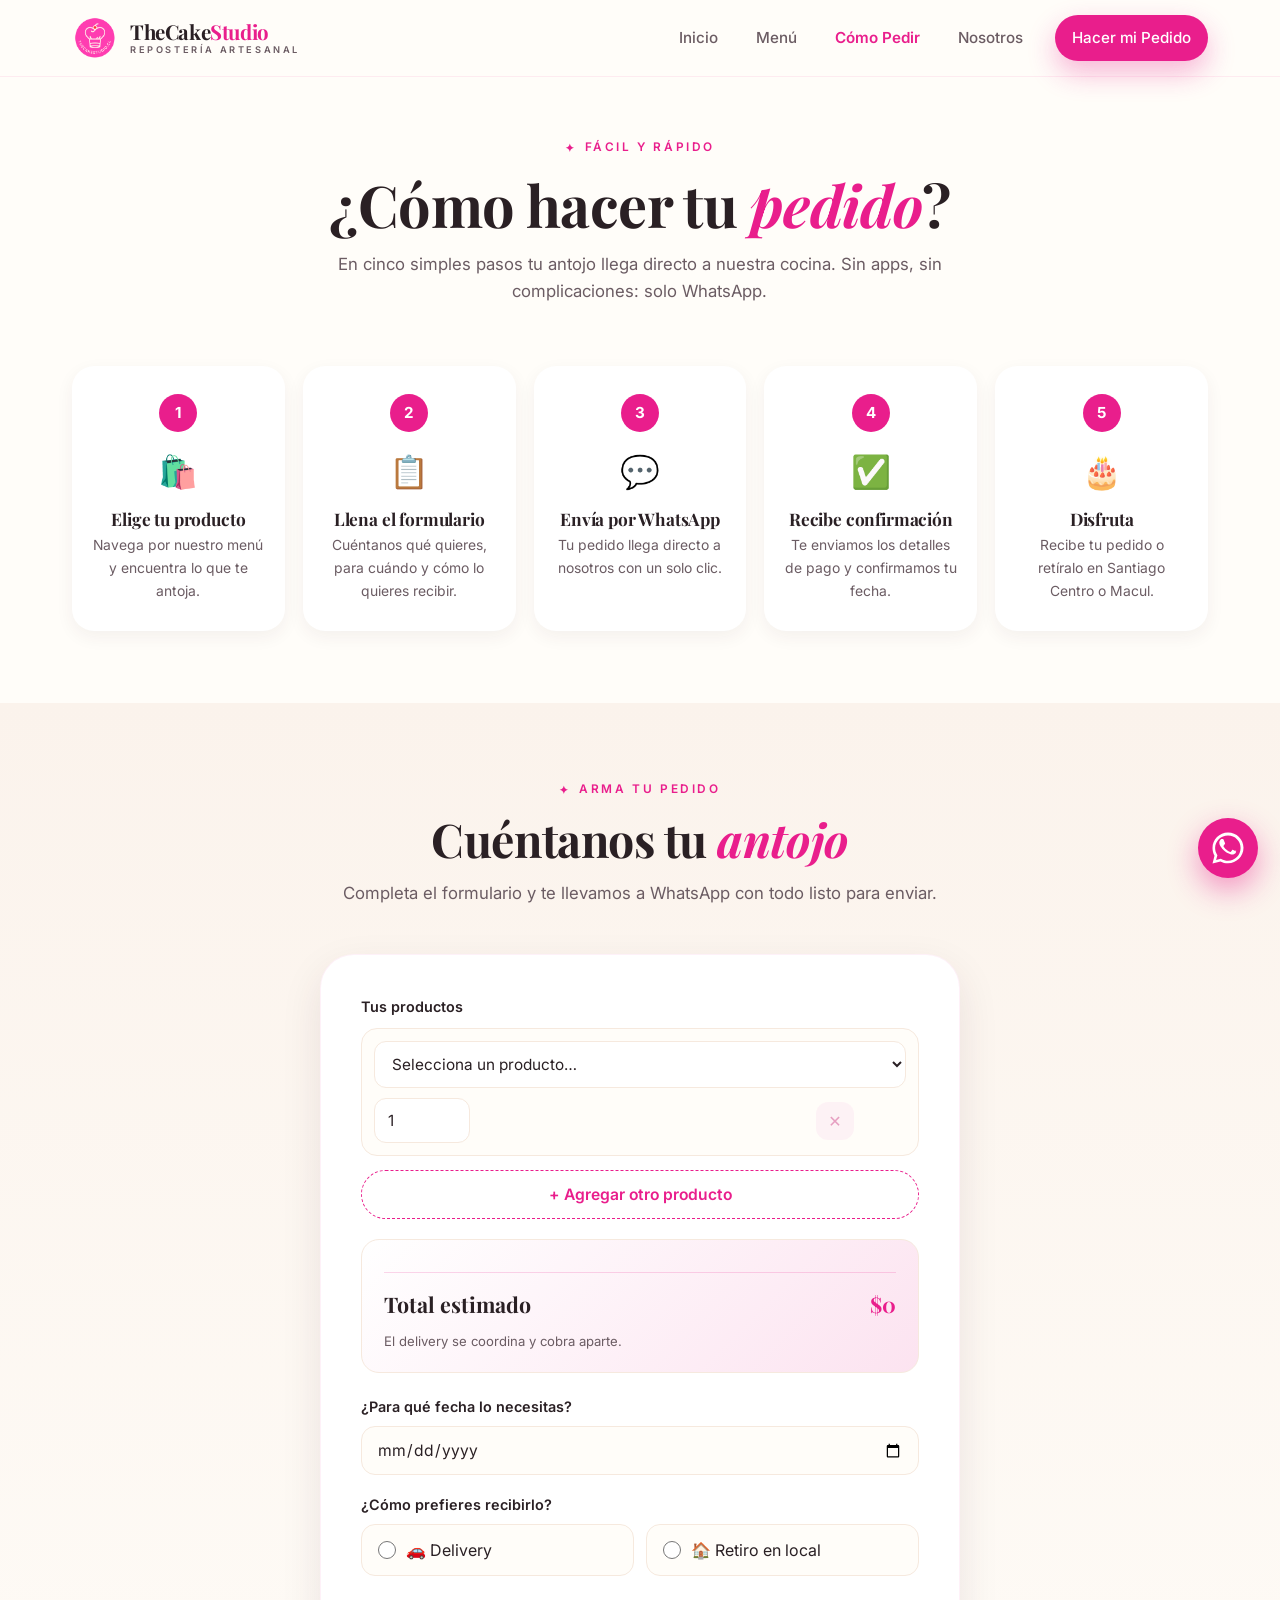
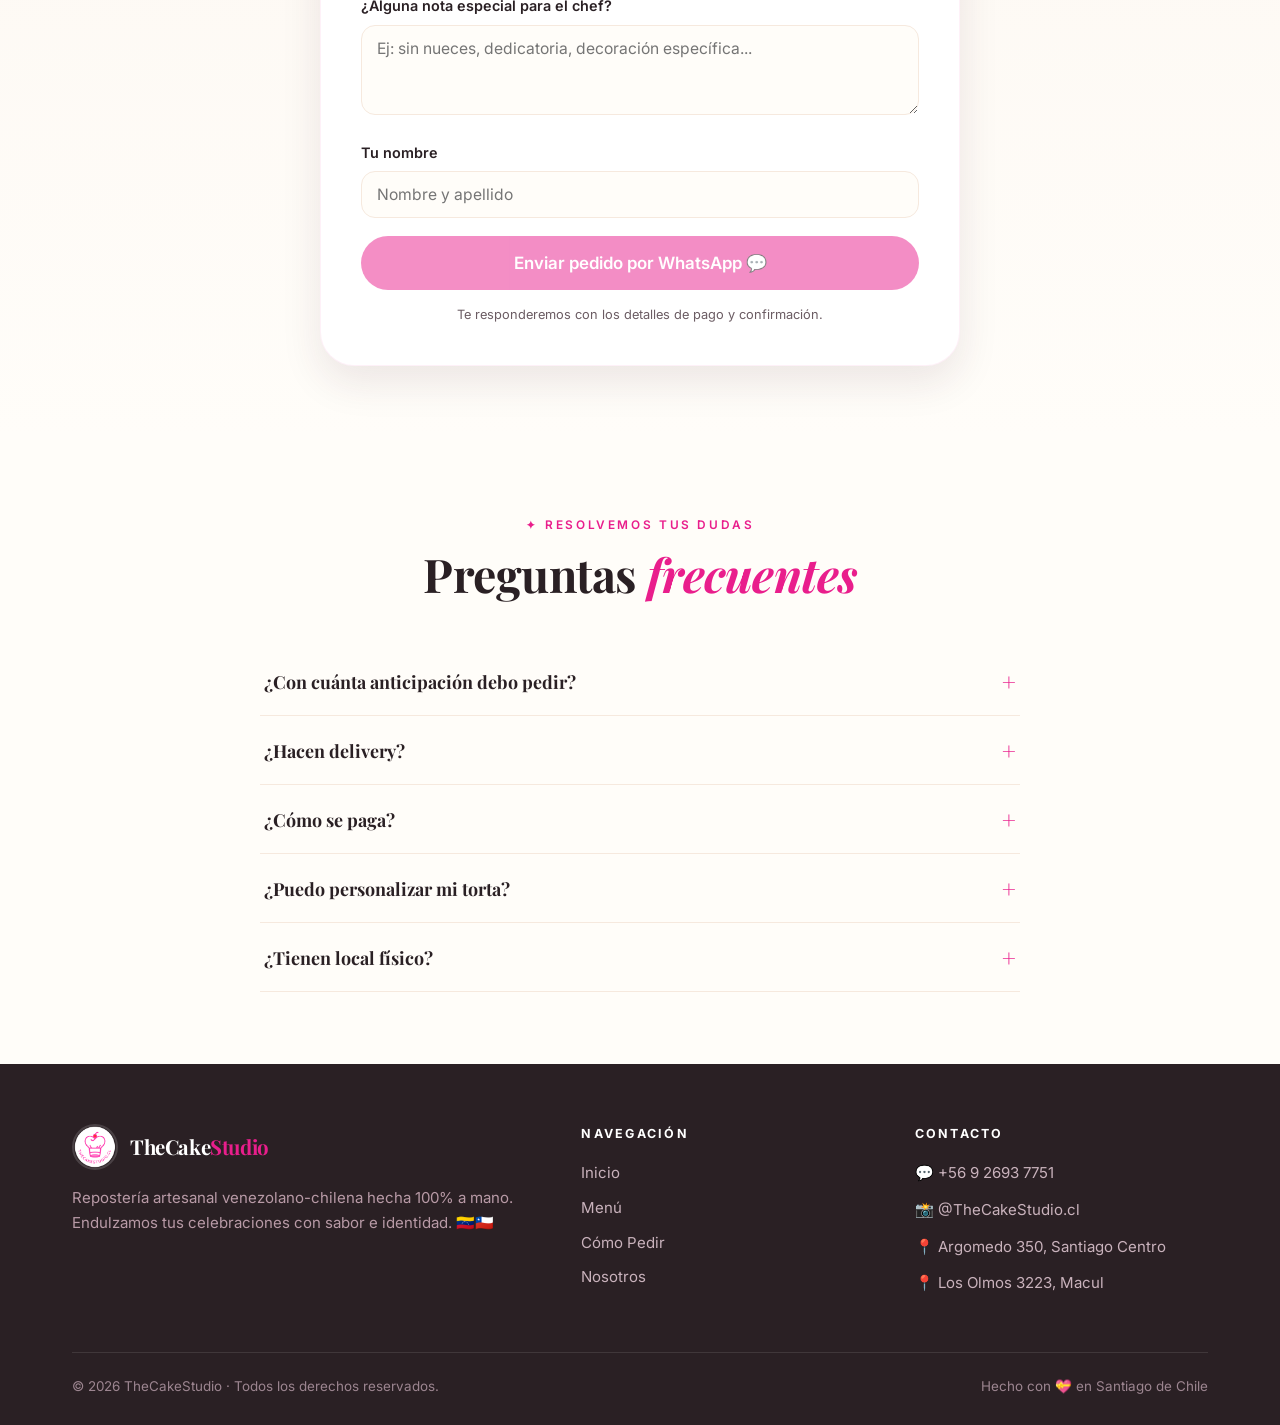
==== commit eadc1caa: "Changed the heroe for a carouselle, added a few rules to the form, about the 72 hours, and regarding" ====
--- a/como-pedir.html
+++ b/como-pedir.html
@@ -3,6 +3,8 @@
 <head>
 <meta charset="UTF-8">
 <meta name="viewport" content="width=device-width, initial-scale=1.0">
+<meta name="theme-color" content="#FFFDF9">
+<meta name="color-scheme" content="light">
 <title>Cómo Pedir · Pide por WhatsApp | TheCakeStudio Santiago</title>
 <meta name="description" content="Pedir en TheCakeStudio es muy fácil: elige tu producto, llena el formulario y envía tu pedido por WhatsApp. Repostería artesanal sin premezclas en Santiago. Tortas con 72 h de anticipación.">
 <meta name="keywords" content="pedir torta Santiago, repostería artesanal Santiago, tortas venezolanas Chile, postres sin premezclas Santiago, repostería a mano Macul">
@@ -99,7 +101,8 @@
         </div>
         <div class="field">
           <label>Tu nombre</label>
-          <input type="text" name="nombre" placeholder="¿Cómo te llamas?" required>
+          <input type="text" name="nombre" placeholder="Nombre y apellido" autocomplete="name" required>
+          <p class="lead-error field-hidden" data-name-error>Por favor ingresa tu nombre completo real (nombre y apellido).</p>
         </div>
         <button type="submit" id="submitBtn" class="btn btn-primary btn-block btn-lg">Enviar pedido por WhatsApp 💬</button>
         <p class="modal-fine">Te responderemos con los detalles de pago y confirmación.</p>
--- a/styles.css
+++ b/styles.css
@@ -7,6 +7,9 @@
 
 /* ---------- Tokens ---------- */
 :root {
+  /* Site is light-only — stops mobile dark mode from painting the root canvas
+     (and UA form controls) black. */
+  color-scheme: light;
   --cream: #FFFDF9;
   --cream-2: #FBF3EC;
   --cream-3: #F6E9DE;
@@ -30,10 +33,11 @@
 /* ---------- Reset ---------- */
 *, *::before, *::after { box-sizing: border-box; }
 * { margin: 0; padding: 0; }
-html { scroll-behavior: smooth; -webkit-text-size-adjust: 100%; }
+html { scroll-behavior: smooth; -webkit-text-size-adjust: 100%; background: var(--cream); }
 body {
   font-family: 'Inter', system-ui, sans-serif;
   background: var(--cream);
+  min-height: 100vh;
   color: var(--ink);
   line-height: 1.65;
   font-size: 16px;
@@ -213,6 +217,23 @@
   border-radius: 50%; object-fit: cover;
   border: 10px solid #fff; box-shadow: var(--shadow-lg);
 }
+/* Hero photo carousel — same circle/border/shadow as the old static image.
+   Cream background on the box and each slide so fades never flash dark. */
+.hero-carousel {
+  position: relative; z-index: 2;
+  width: 84%; aspect-ratio: 1; margin: 0 auto;
+  border-radius: 50%; overflow: hidden;
+  border: 10px solid #fff; box-shadow: var(--shadow-lg);
+  background: var(--cream);
+}
+.hero-carousel .hc-slide {
+  position: absolute; inset: 0;
+  width: 100%; height: 100%; object-fit: cover;
+  background: var(--cream);
+  opacity: 0; transition: opacity 1s ease-in-out;
+  will-change: opacity;
+}
+.hero-carousel .hc-slide.is-active { opacity: 1; }
 .float-card {
   position: absolute; z-index: 3;
   background: #fff; border-radius: 18px; padding: 9px;
@@ -406,13 +427,24 @@
 .cat-block { margin-top: 26px; scroll-margin-top: 92px; }
 [id] { scroll-margin-top: 92px; }
 .cat-title {
-  display:flex; align-items:center; gap: 14px; margin-bottom: 26px;
+  position: relative; display:flex; align-items:center; gap: 14px; margin-bottom: 26px;
+  padding-right: 50px; cursor: pointer; user-select: none;
 }
 .cat-title h2 { font-size: 1.8rem; white-space: nowrap; }
 .cat-title .em { font-size: 1.7rem; }
 .cat-title::after { content:""; height:1px; flex:1; background: var(--cream-3); }
-
-.menu-grid { display: grid; grid-template-columns: repeat(3,1fr); gap: 26px; }
+/* collapse toggle (injected by JS) — sits in the reserved right padding */
+.cat-toggle {
+  position: absolute; right: 0; top: 50%; transform: translateY(-50%) rotate(180deg);
+  width: 38px; height: 38px; border-radius: 50%; flex: none;
+  display: grid; place-items: center; font-size: .8rem; line-height: 1;
+  color: var(--fuchsia); background: var(--fuchsia-soft);
+  transition: transform .35s var(--ease), background .2s;
+}
+.cat-title:hover .cat-toggle { background: var(--fuchsia); color: #fff; }
+.cat-block.collapsed .cat-toggle { transform: translateY(-50%) rotate(0deg); }
+
+.menu-grid { display: grid; grid-template-columns: repeat(3,1fr); gap: 26px; transition: max-height .45s var(--ease); }
 .prod {
   background:#fff; border-radius: var(--radius); overflow:hidden;
   box-shadow: var(--shadow-sm); display:flex; flex-direction:column;
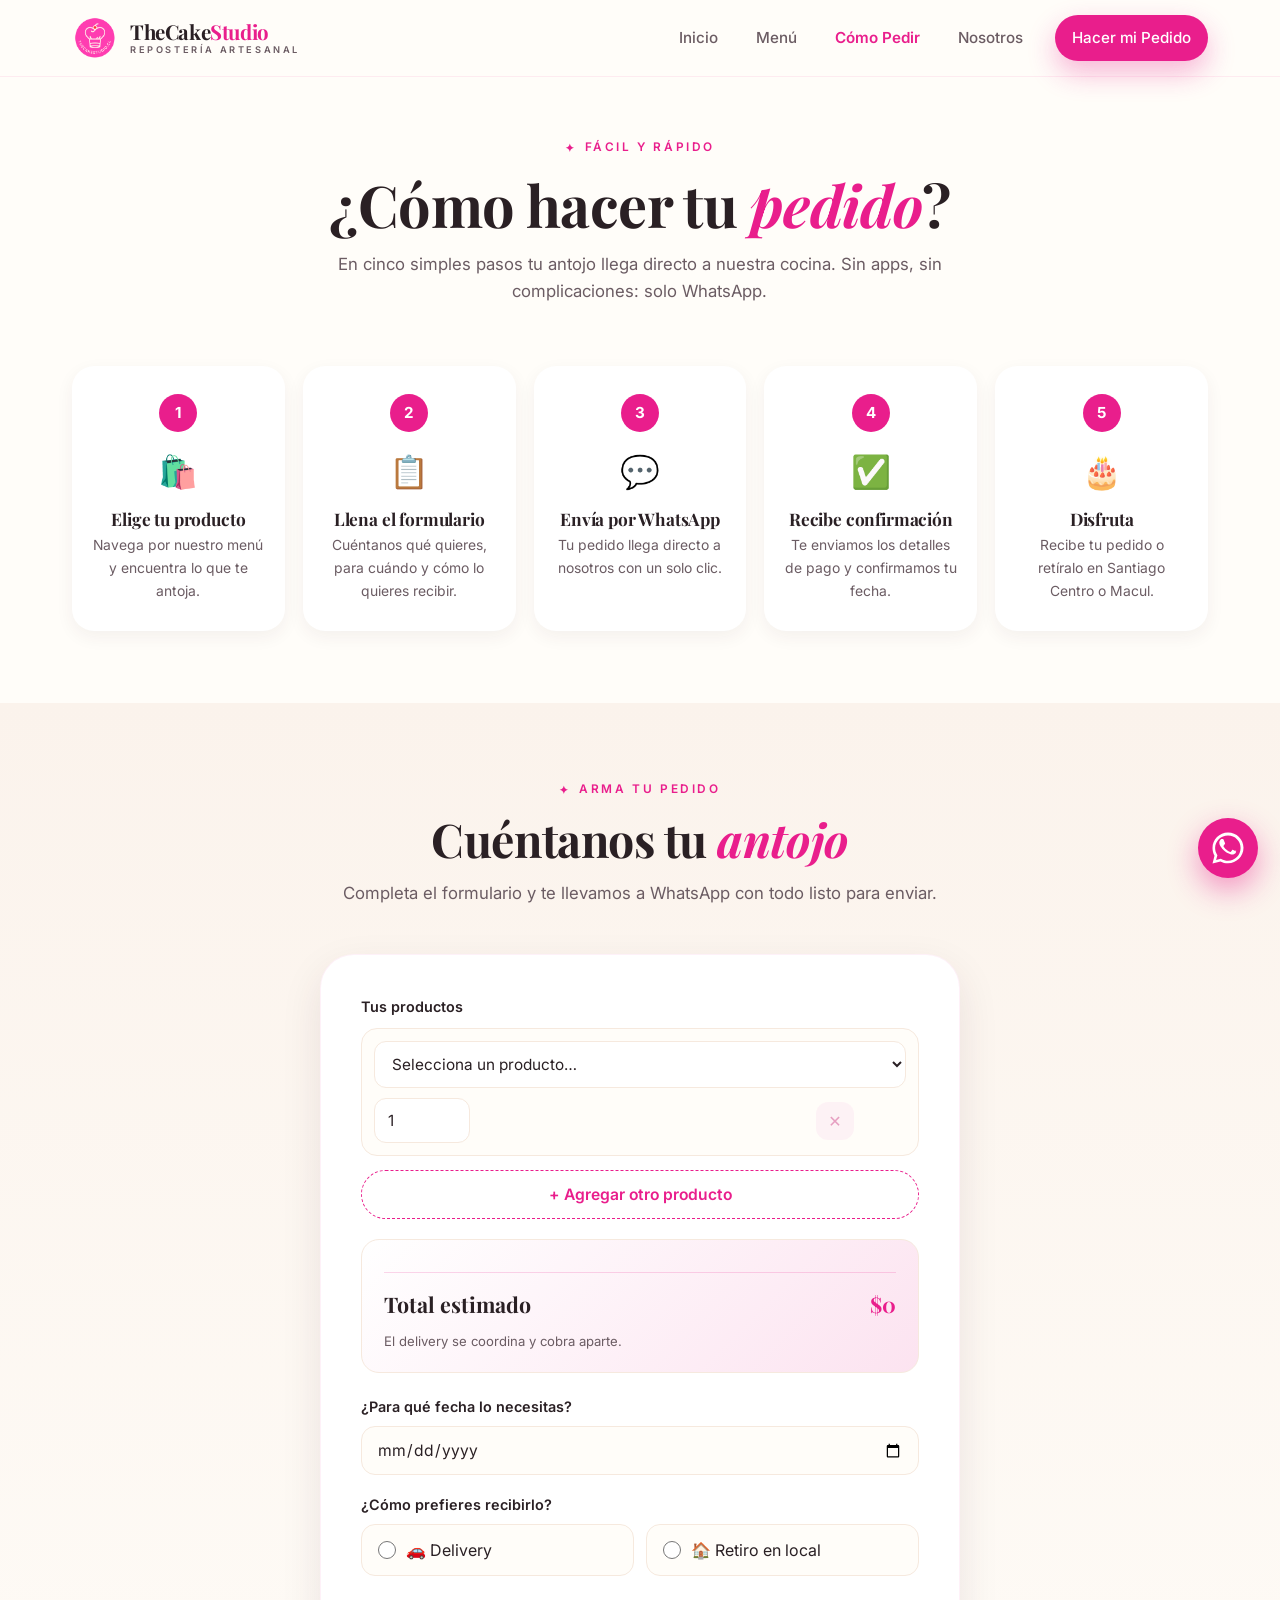
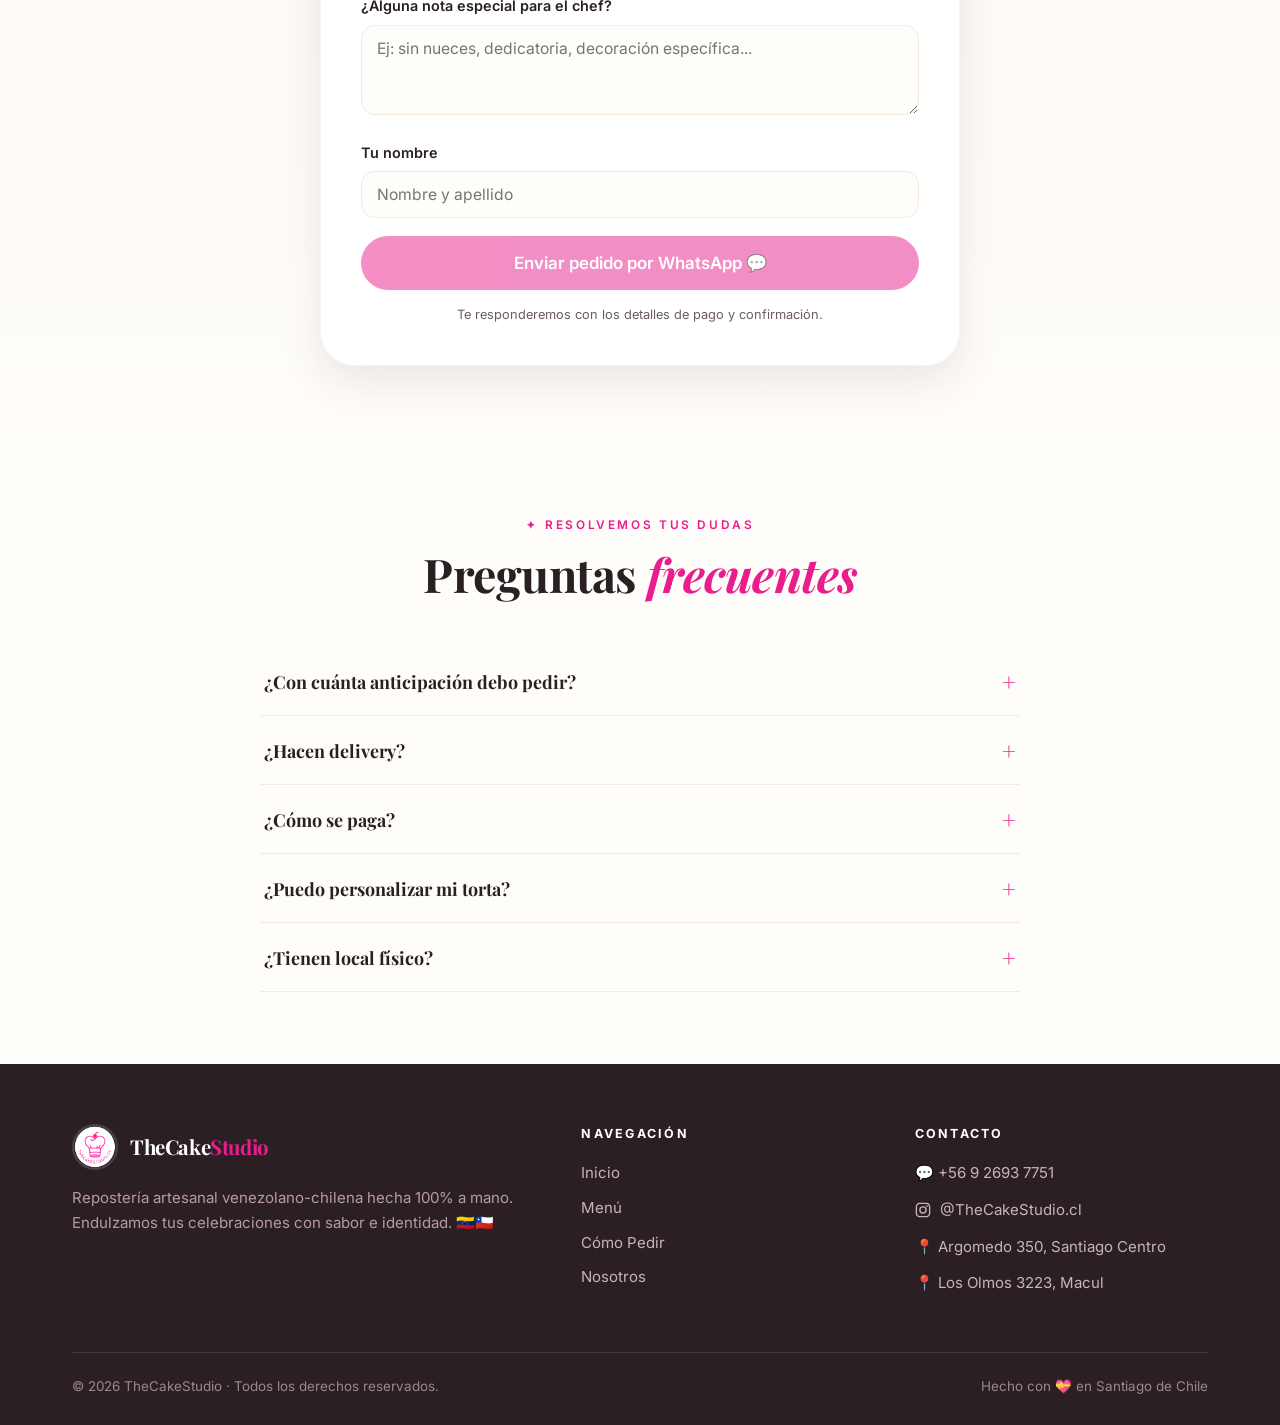
==== commit 87613bc9: "Saqué galletas craqueladas del menu, cambié logo de IG en el footer por uno de IG no un simple icono" ====
--- a/como-pedir.html
+++ b/como-pedir.html
@@ -167,7 +167,7 @@
         <h4>Contacto</h4>
         <div class="contact">
           <a href="https://wa.me/56926937751" target="_blank">💬 +56 9 2693 7751</a>
-          <a href="https://instagram.com/TheCakeStudio.cl" target="_blank">📸 @TheCakeStudio.cl</a>
+          <a href="https://instagram.com/TheCakeStudio.cl" target="_blank"><svg class="ig-ic" viewBox="0 0 24 24" aria-hidden="true"><path fill="currentColor" d="M12 2.982c2.937 0 3.285.011 4.445.064 1.072.049 1.654.228 2.042.379.513.199.879.436 1.263.821.385.384.622.75.821 1.263.151.388.33.97.379 2.042.053 1.16.064 1.508.064 4.445s-.011 3.285-.064 4.445c-.049 1.072-.228 1.654-.379 2.042a3.39 3.39 0 0 1-.821 1.263 3.39 3.39 0 0 1-1.263.821c-.388.151-.97.33-2.042.379-1.16.053-1.508.064-4.445.064s-3.285-.011-4.445-.064c-1.072-.049-1.654-.228-2.042-.379a3.39 3.39 0 0 1-1.263-.821 3.39 3.39 0 0 1-.821-1.263c-.151-.388-.33-.97-.379-2.042-.053-1.16-.064-1.508-.064-4.445s.011-3.285.064-4.445c.049-1.072.228-1.654.379-2.042.199-.513.436-.879.821-1.263a3.39 3.39 0 0 1 1.263-.821c.388-.151.97-.33 2.042-.379 1.16-.053 1.508-.064 4.445-.064M12 1c-2.987 0-3.362.013-4.535.066-1.171.054-1.97.24-2.67.511a5.39 5.39 0 0 0-1.949 1.269 5.39 5.39 0 0 0-1.269 1.949c-.271.7-.457 1.499-.511 2.67C1.013 8.638 1 9.013 1 12s.013 3.362.066 4.535c.054 1.171.24 1.97.511 2.67a5.39 5.39 0 0 0 1.269 1.949 5.39 5.39 0 0 0 1.949 1.269c.7.271 1.499.457 2.67.511C8.638 22.987 9.013 23 12 23s3.362-.013 4.535-.066c1.171-.054 1.97-.24 2.67-.511a5.39 5.39 0 0 0 1.949-1.269 5.39 5.39 0 0 0 1.269-1.949c.271-.7.457-1.499.511-2.67C22.987 15.362 23 14.987 23 12s-.013-3.362-.066-4.535c-.054-1.171-.24-1.97-.511-2.67a5.39 5.39 0 0 0-1.269-1.949 5.39 5.39 0 0 0-1.949-1.269c-.7-.271-1.499-.457-2.67-.511C15.362 1.013 14.987 1 12 1m0 5.351A5.649 5.649 0 1 0 17.649 12 5.649 5.649 0 0 0 12 6.351m0 9.316A3.667 3.667 0 1 1 15.667 12 3.667 3.667 0 0 1 12 15.667m5.872-10.859a1.32 1.32 0 1 0 1.32 1.32 1.32 1.32 0 0 0-1.32-1.32"/></svg> @TheCakeStudio.cl</a>
           <div>📍 Argomedo 350, Santiago Centro</div>
           <div>📍 Los Olmos 3223, Macul</div>
         </div>
--- a/styles.css
+++ b/styles.css
@@ -387,6 +387,8 @@
 .footer h4 { font-family:'Inter',sans-serif; font-size: .78rem; letter-spacing:.18em; text-transform:uppercase; color:#fff; margin-bottom: 16px; }
 .footer ul li { margin-bottom: 10px; }
 .footer ul a, .footer .contact a, .footer .contact div { color:#C9B2BC; font-size: .94rem; transition: color .2s; display:flex; gap:9px; align-items:flex-start; }
+.footer .contact a { align-items: center; }
+.ig-ic { width: 16px; height: 16px; flex: none; }
 .footer ul a:hover, .footer .contact a:hover { color: var(--fuchsia); }
 .footer .contact > * { margin-bottom: 12px; }
 .footer-bottom {
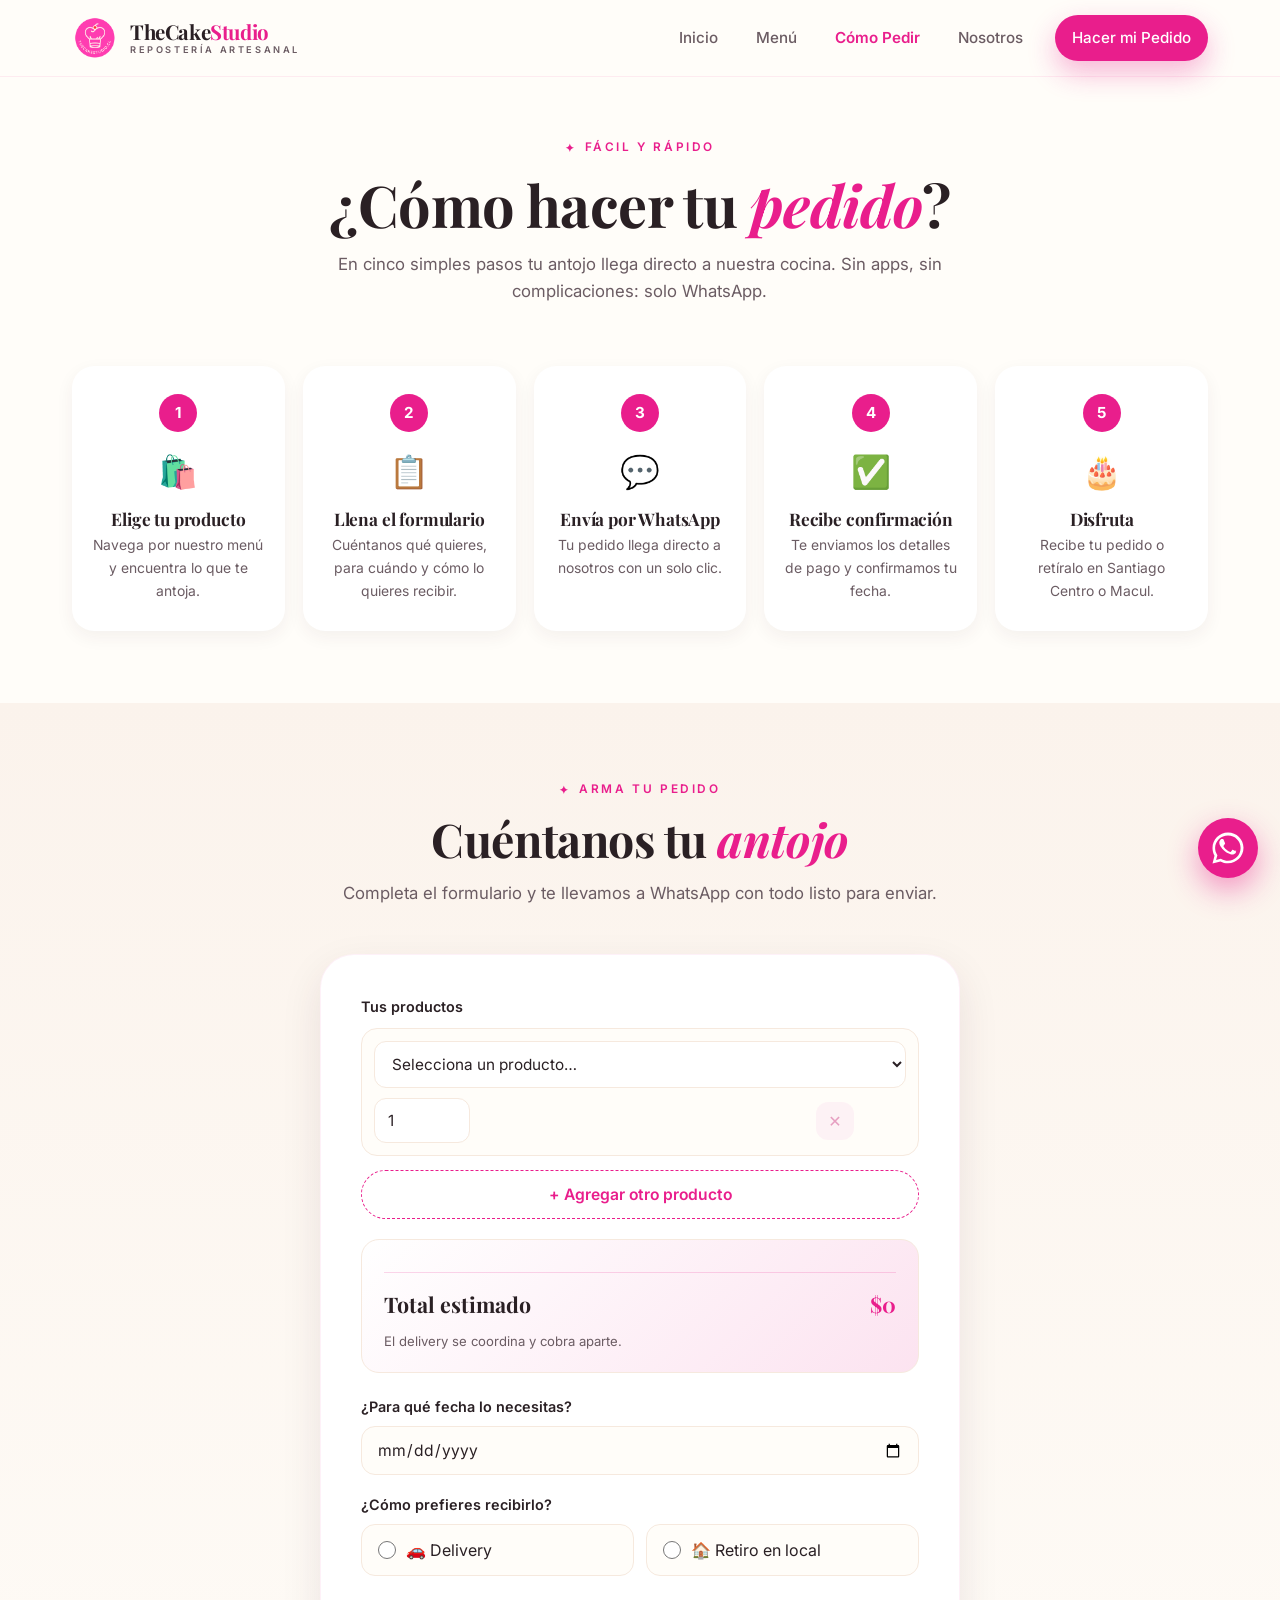
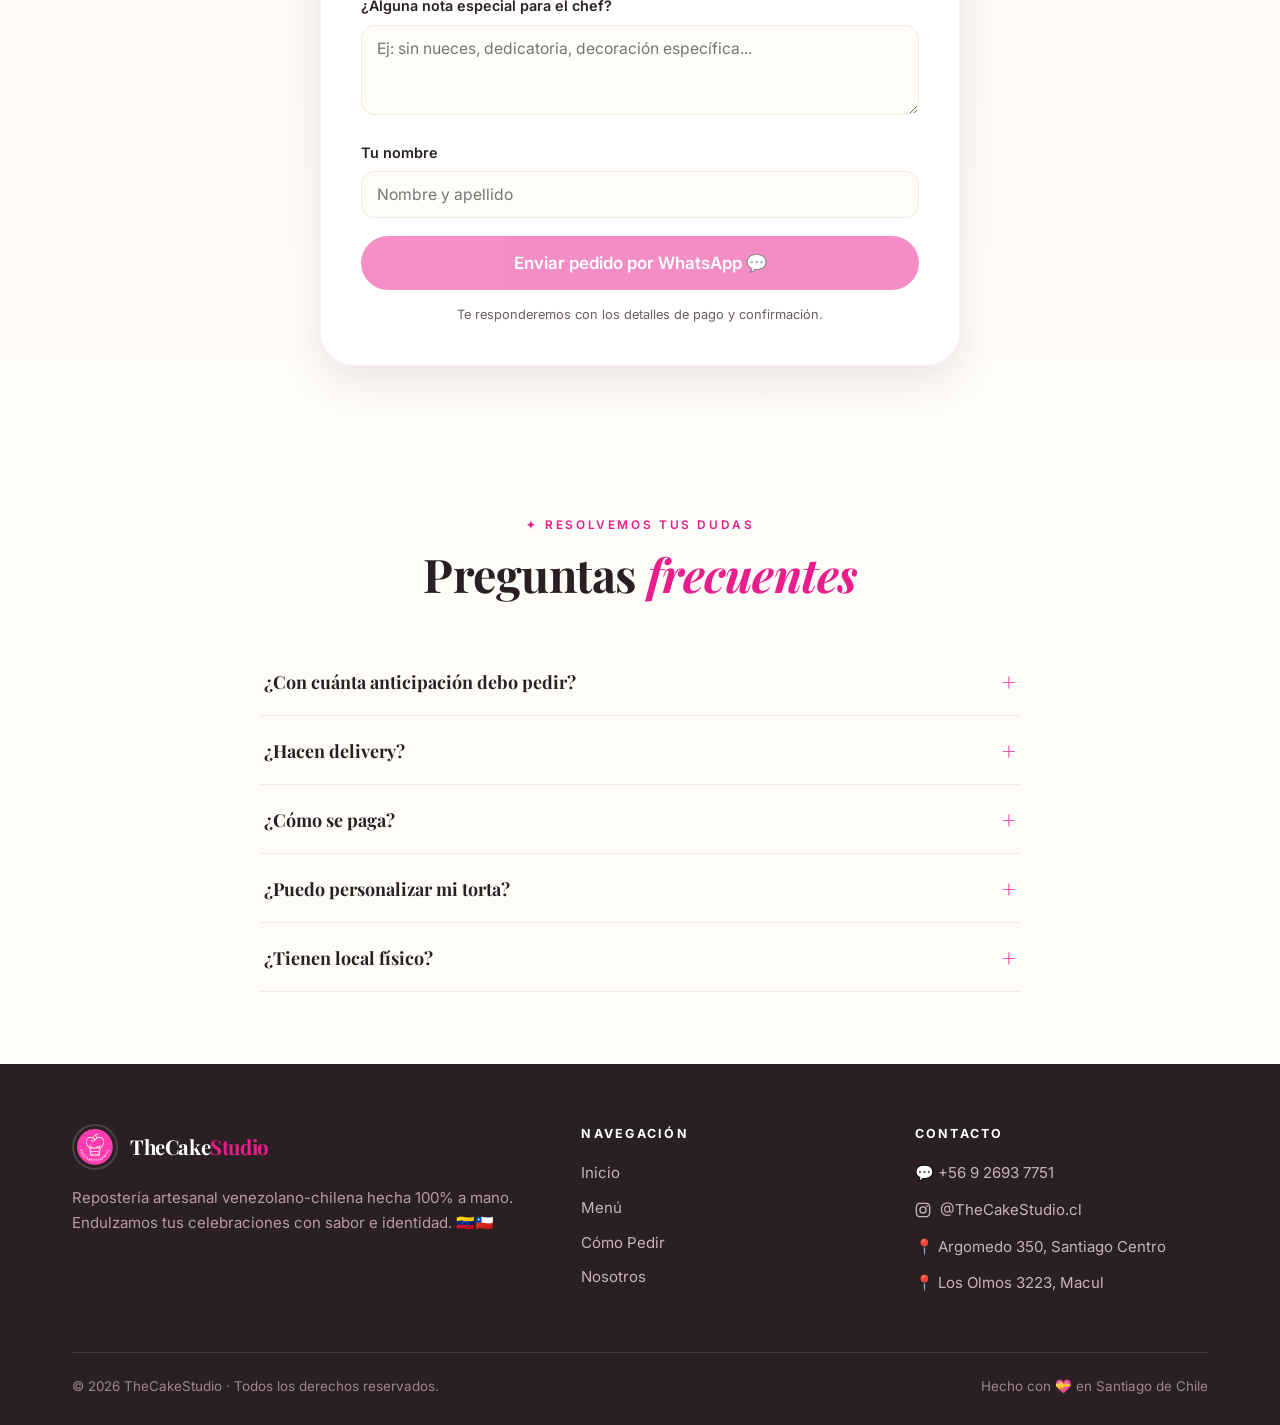
==== commit 0133059b: "le pedí a claude code que arregle el bug del fondo negro en mobil y cambié logo del footer al fucia" ====
--- a/como-pedir.html
+++ b/como-pedir.html
@@ -4,7 +4,7 @@
 <meta charset="UTF-8">
 <meta name="viewport" content="width=device-width, initial-scale=1.0">
 <meta name="theme-color" content="#FFFDF9">
-<meta name="color-scheme" content="light">
+<meta name="color-scheme" content="only light">
 <title>Cómo Pedir · Pide por WhatsApp | TheCakeStudio Santiago</title>
 <meta name="description" content="Pedir en TheCakeStudio es muy fácil: elige tu producto, llena el formulario y envía tu pedido por WhatsApp. Repostería artesanal sin premezclas en Santiago. Tortas con 72 h de anticipación.">
 <meta name="keywords" content="pedir torta Santiago, repostería artesanal Santiago, tortas venezolanas Chile, postres sin premezclas Santiago, repostería a mano Macul">
@@ -149,7 +149,7 @@
     <div class="footer-grid">
       <div>
         <a class="brand" href="index.html">
-          <img src="Logo/Logo White Background.PNG" alt="TheCakeStudio">
+          <img src="Logo/Logo Fuxia Background.PNG" alt="TheCakeStudio">
           <span class="brand-name">TheCake<span style="color:var(--fuchsia)">Studio</span></span>
         </a>
         <p class="tag">Repostería artesanal venezolano-chilena hecha 100% a mano. Endulzamos tus celebraciones con sabor e identidad. 🇻🇪🇨🇱</p>
--- a/styles.css
+++ b/styles.css
@@ -7,9 +7,10 @@
 
 /* ---------- Tokens ---------- */
 :root {
-  /* Site is light-only — stops mobile dark mode from painting the root canvas
-     (and UA form controls) black. */
-  color-scheme: light;
+  /* Site is light-only. "only light" is the strongest opt-out: it stops mobile
+     browsers' auto/forced dark mode (Chrome auto-dark, Samsung Internet, WebView)
+     from repainting the page's background dark. */
+  color-scheme: only light;
   --cream: #FFFDF9;
   --cream-2: #FBF3EC;
   --cream-3: #F6E9DE;
@@ -33,7 +34,7 @@
 /* ---------- Reset ---------- */
 *, *::before, *::after { box-sizing: border-box; }
 * { margin: 0; padding: 0; }
-html { scroll-behavior: smooth; -webkit-text-size-adjust: 100%; background: var(--cream); }
+html { scroll-behavior: smooth; -webkit-text-size-adjust: 100%; background: var(--cream); color-scheme: only light; }
 body {
   font-family: 'Inter', system-ui, sans-serif;
   background: var(--cream);
@@ -647,38 +648,7 @@
 .identity .imgs img:first-child { grid-column: span 2; aspect-ratio: 2/1.2; }
 @media (max-width: 860px){ .identity { grid-template-columns: 1fr; padding: 34px 26px; } }
 
-/* ============================================================
-   MODAL
-   ============================================================ */
-.modal-overlay {
-  position: fixed; inset: 0; z-index: 300;
-  background: rgba(42,32,36,.55); backdrop-filter: blur(4px);
-  display: none; align-items: center; justify-content: center; padding: 20px;
-  opacity: 0; transition: opacity .3s;
-}
-.modal-overlay.show { display: flex; opacity: 1; }
-.modal {
-  background: var(--cream); border-radius: var(--radius-lg);
-  width: 100%; max-width: 520px; max-height: 92vh; overflow-y: auto;
-  box-shadow: var(--shadow-lg); transform: translateY(20px) scale(.98);
-  transition: transform .35s var(--ease);
-}
-.modal-overlay.show .modal { transform: translateY(0) scale(1); }
-.modal-head {
-  position: relative; padding: 26px 28px 20px;
-  background: linear-gradient(135deg, var(--fuchsia), #ff5fa9); color:#fff;
-  border-radius: var(--radius-lg) var(--radius-lg) 0 0;
-}
-.modal-head h3 { color:#fff; font-size: 1.5rem; }
-.modal-head p { color: rgba(255,255,255,.9); font-size: .9rem; margin-top: 2px; }
-.modal-close {
-  position:absolute; top: 18px; right: 18px; width: 34px; height:34px; border-radius:50%;
-  background: rgba(255,255,255,.22); color:#fff; font-size: 1.2rem; display:grid; place-items:center;
-  transition: background .2s;
-}
-.modal-close:hover { background: rgba(255,255,255,.38); }
-.modal-body { padding: 26px 28px 30px; }
-.modal-body .btn { margin-top: 8px; }
+/* order-form fine print (kept from the old modal) */
 .modal-fine { text-align:center; color: var(--ink-soft); font-size: .8rem; margin-top: 14px; }
 
 /* ---------- reveal-on-scroll ---------- */
